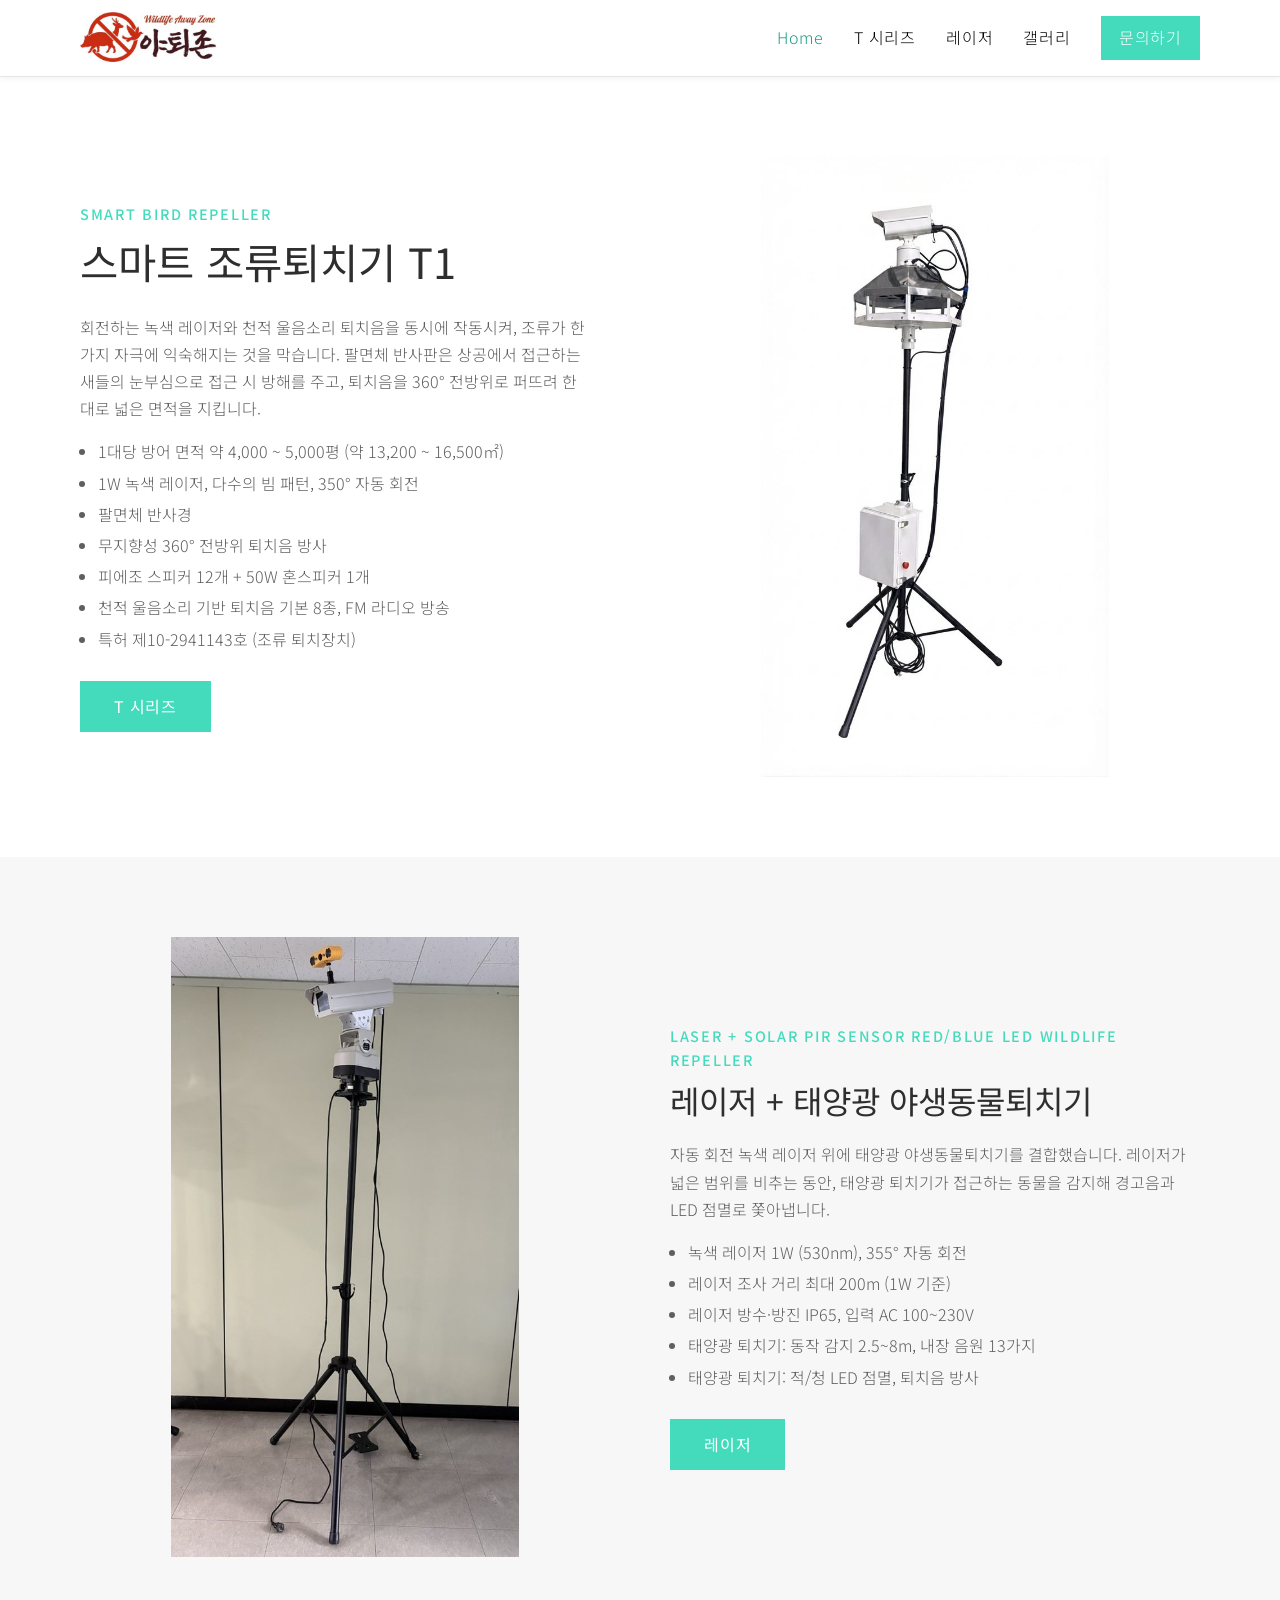
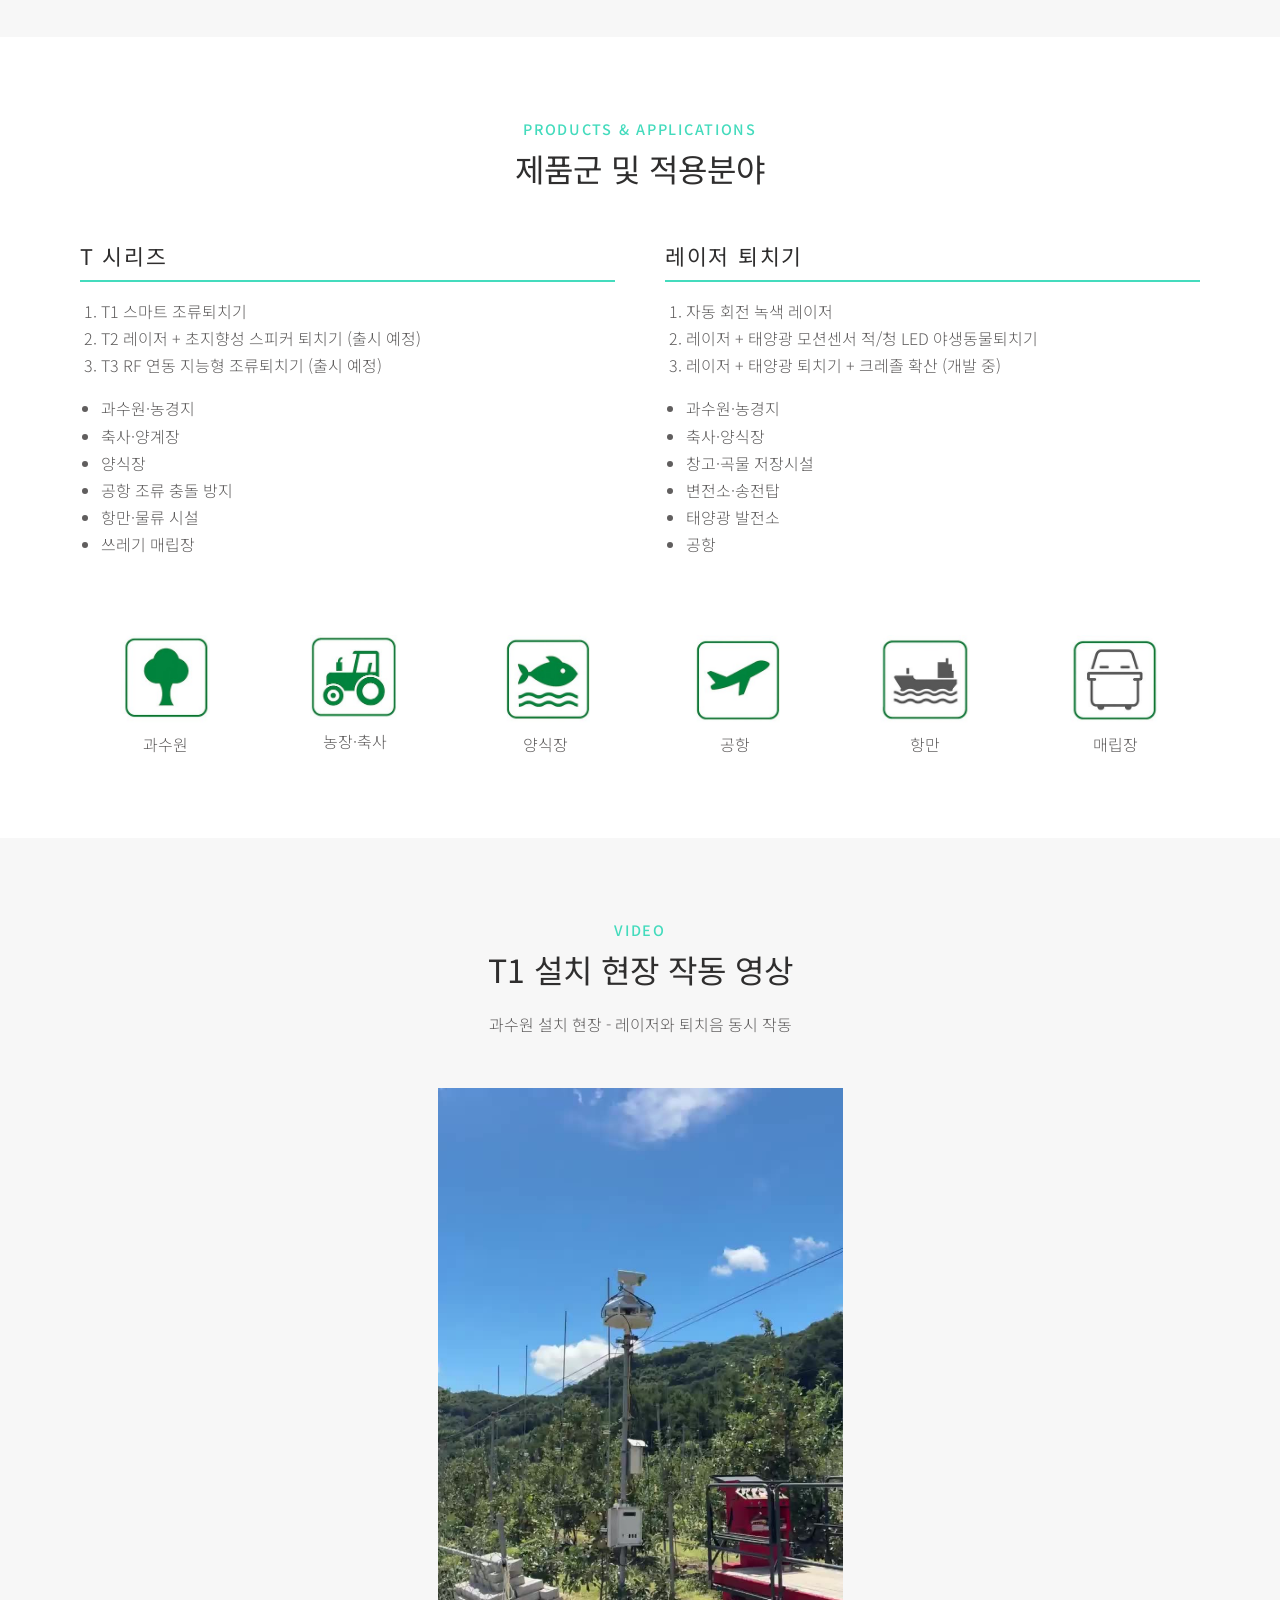
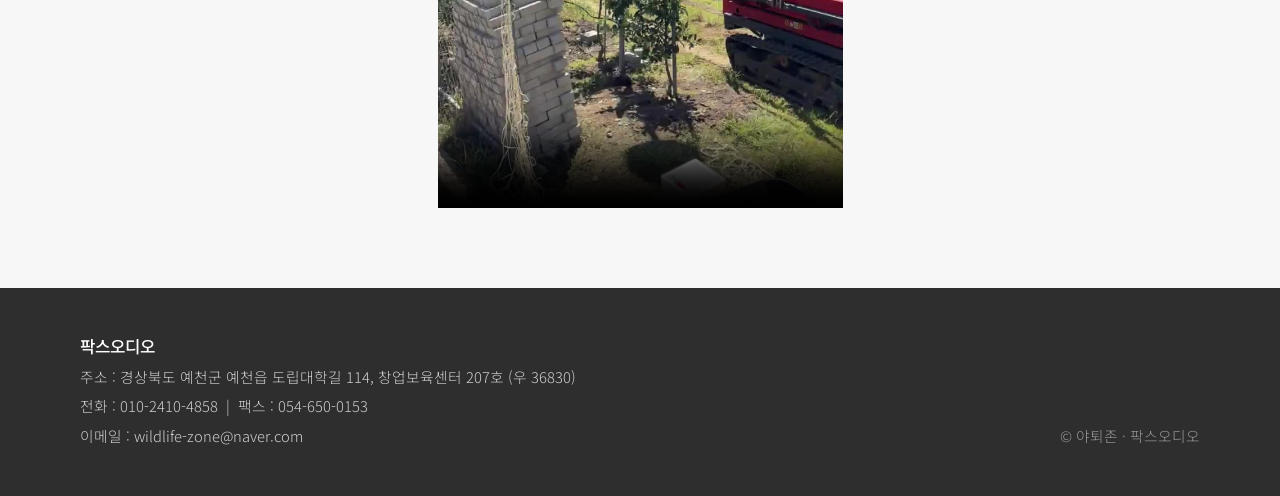
==== index.html @ a384fa95 "Add files via upload" ====
<!DOCTYPE html>
<html lang="ko">
<head>
<meta charset="UTF-8">
<meta name="viewport" content="width=device-width, initial-scale=1">
<title>야퇴존 | 스마트 조류·야생동물 퇴치기</title>
<meta name="description" content="야퇴존 - 레이저와 퇴치음을 결합한 스마트 조류퇴치기 T1, 레이저 조류퇴치기. 과수원·축사·양식장·공항·항만 조류 피해 방지.">
<link rel="icon" href="images/favicon.png">
<link rel="preconnect" href="https://fonts.googleapis.com">
<link href="https://fonts.googleapis.com/css2?family=Noto+Sans+KR:wght@300;400;500;700&display=swap" rel="stylesheet">
<link rel="stylesheet" href="css/style.css">
</head>
<body>

<!-- ===== 상단 메뉴 (모든 페이지 동일) ===== -->
<header>
  <div class="wrap">
    <a class="logo" href="index.html"><img src="images/logo.jpg" alt="야퇴존 Wildlife Away Zone"></a>
    <nav>
      <a href="index.html" class="on">Home</a>
      <a href="tseries.html">T 시리즈</a>
      <a href="laser.html">레이저</a>
      <a href="gallery.html">갤러리</a>
      <a href="mailto:wildlife-zone@naver.com" class="contact">문의하기</a>
    </nav>
  </div>
</header>

<!-- ===== 1. T1 대표 제품 ===== -->
<section>
  <div class="wrap feature">
    <div>
      <span class="label">SMART BIRD REPELLER</span>
      <h1>스마트 조류퇴치기 T1</h1>
      <p>회전하는 녹색 레이저와 천적 울음소리 퇴치음을 동시에 작동시켜, 조류가 한 가지 자극에 익숙해지는 것을 막습니다. 팔면체 반사판은 상공에서 접근하는 새들의 눈부심으로 접근 시 방해를 주고, 퇴치음을 360° 전방위로 퍼뜨려 한 대로 넓은 면적을 지킵니다.</p>
      <ul>
        <li>1대당 방어 면적 약 4,000 ~ 5,000평 (약 13,200 ~ 16,500㎡)</li>
        <li>1W 녹색 레이저, 다수의 빔 패턴, 350° 자동 회전</li>
        <li>팔면체 반사경</li>
        <li>무지향성 360° 전방위 퇴치음 방사</li>
        <li>피에조 스피커 12개 + 50W 혼스피커 1개</li>
        <li>천적 울음소리 기반 퇴치음 기본 8종, FM 라디오 방송</li>
        <li>특허 제10-2941143호 (조류 퇴치장치)</li>
      </ul>
      <a class="btn" href="tseries.html#t1">T 시리즈</a>
    </div>
    <div class="feature-img"><img src="images/t1/t1-main.jpg" alt="스마트 조류퇴치기 T1"></div>
  </div>
</section>

<!-- ===== 2. 레이저 + 태양광 야생동물퇴치기 ===== -->
<section class="gray">
  <div class="wrap feature reverse">
    <div>
      <span class="label">LASER + SOLAR PIR SENSOR RED/BLUE LED WILDLIFE REPELLER</span>
      <h2>레이저 + 태양광 야생동물퇴치기</h2>
      <p>자동 회전 녹색 레이저 위에 태양광 야생동물퇴치기를 결합했습니다. 레이저가 넓은 범위를 비추는 동안, 태양광 퇴치기가 접근하는 동물을 감지해 경고음과 LED 점멸로 쫓아냅니다.</p>
      <ul>
        <li>녹색 레이저 1W (530nm), 355° 자동 회전</li>
        <li>레이저 조사 거리 최대 200m (1W 기준)</li>
        <li>레이저 방수·방진 IP65, 입력 AC 100~230V</li>
        <li>태양광 퇴치기: 동작 감지 2.5~8m, 내장 음원 13가지</li>
        <li>태양광 퇴치기: 적/청 LED 점멸, 퇴치음 방사</li>
      </ul>
      <a class="btn" href="laser.html#solar">레이저</a>
    </div>
    <div class="feature-img"><img src="images/laser/solar-main.jpg" alt="레이저 + 태양광 야생동물퇴치기"></div>
  </div>
</section>

<!-- ===== 3. 제품군 및 적용분야 ===== -->
<section>
  <div class="wrap">
    <div class="section-title">
      <span class="label">PRODUCTS &amp; APPLICATIONS</span>
      <h2>제품군 및 적용분야</h2>
    </div>
    <div class="cols">
      <div class="col">
        <h3>T 시리즈</h3>
        <ol>
          <li><a href="tseries.html#t1">T1 스마트 조류퇴치기</a></li>
          <li><a href="tseries.html#t2">T2 레이저 + 초지향성 스피커 퇴치기 (출시 예정)</a></li>
          <li><a href="tseries.html#t3">T3 RF 연동 지능형 조류퇴치기 (출시 예정)</a></li>
        </ol>
        <ul>
          <li>과수원·농경지</li>
          <li>축사·양계장</li>
          <li>양식장</li>
          <li>공항 조류 충돌 방지</li>
          <li>항만·물류 시설</li>
          <li>쓰레기 매립장</li>
        </ul>
      </div>
      <div class="col">
        <h3>레이저 퇴치기</h3>
        <ol>
          <li><a href="laser.html">자동 회전 녹색 레이저</a></li>
          <li><a href="laser.html#solar">레이저 + 태양광 모션센서 적/청 LED 야생동물퇴치기</a></li>
          <li><a href="laser.html#hybrid">레이저 + 태양광 퇴치기 + 크레졸 확산 (개발 중)</a></li>
        </ol>
        <ul>
          <li>과수원·농경지</li>
          <li>축사·양식장</li>
          <li>창고·곡물 저장시설</li>
          <li>변전소·송전탑</li>
          <li>태양광 발전소</li>
          <li>공항</li>
        </ul>
      </div>
    </div>
    <div class="icons">
      <div><img src="images/icons/orchard.jpg" alt="">과수원</div>
      <div><img src="images/icons/farm.jpg" alt="">농장·축사</div>
      <div><img src="images/icons/mariculture.jpg" alt="">양식장</div>
      <div><img src="images/icons/airport.jpg" alt="">공항</div>
      <div><img src="images/icons/port.jpg" alt="">항만</div>
      <div><img src="images/icons/garbage.jpg" alt="">매립장</div>
    </div>
  </div>
</section>

<!-- ===== 4. T1 동영상 ===== -->
<section class="gray">
  <div class="wrap">
    <div class="section-title">
      <span class="label">VIDEO</span>
      <h2>T1 설치 현장 작동 영상</h2>
      <p>과수원 설치 현장 - 레이저와 퇴치음 동시 작동</p>
    </div>
    <div class="video-box">
      <video src="videos/t1-laser-sound.mp4" poster="videos/t1-laser-sound.jpg" controls preload="metadata" playsinline></video>
    </div>
  </div>
</section>

<!-- ===== 하단 회사 정보 (모든 페이지 동일) ===== -->
<footer>
  <div class="wrap">
    <div>
      <b>팍스오디오</b>
      <p>주소 : 경상북도 예천군 예천읍 도립대학길 114, 창업보육센터 207호 (우 36830)</p>
      <p>전화 : <a href="tel:010-2410-4858">010-2410-4858</a> &nbsp;|&nbsp; 팩스 : 054-650-0153</p>
      <p>이메일 : <a href="mailto:wildlife-zone@naver.com">wildlife-zone@naver.com</a></p>
    </div>
    <p class="copy">© 야퇴존 · 팍스오디오</p>
  </div>
</footer>

<script src="js/contact.js"></script>
</body>
</html>
---- css/style.css ----
/* =========================================================
   야퇴존 웹사이트 공통 스타일 (모든 페이지가 이 파일 하나를 사용)
   색상을 바꾸려면 아래 :root 의 값만 수정하면 됩니다.
   ========================================================= */
:root {
  --dark: #2f2e2e;      /* 상단 메뉴·하단 정보 바탕색 */
  --mint: #44dbbd;      /* 버튼·강조색 */
  --text: #605e5e;      /* 본문 글자색 */
  --title: #2f2e2e;     /* 제목 글자색 */
  --line: #e6e6e6;      /* 구분선 */
  --light: #f7f7f7;     /* 옅은 회색 바탕 */
}

* { box-sizing: border-box; }
html { scroll-behavior: smooth; }
body {
  margin: 0;
  background: #fff;
  color: var(--text);
  font-family: 'Noto Sans KR', 'Malgun Gothic', sans-serif;
  font-weight: 300;
  line-height: 1.7;
  word-break: keep-all;
}
img, video { max-width: 100%; display: block; }
a { color: inherit; }
h1, h2, h3, h4 { color: var(--title); font-weight: 400; line-height: 1.35; margin: 0 0 .6em; }
h1 { font-size: 2.6rem; }
h2 { font-size: 2rem; }
h3 { font-size: 1.35rem; }
.wrap { max-width: 1160px; margin: 0 auto; padding: 0 20px; }

/* ---------- 상단 메뉴 ---------- */
header {
  background: #fff;
  border-bottom: 1px solid var(--line);
  box-shadow: 0 2px 6px rgba(0,0,0,.05);
  position: sticky; top: 0; z-index: 10;
}
header .wrap { display: flex; align-items: center; justify-content: space-between; height: 76px; gap: 16px; }
.logo { display: block; }
.logo img { height: 52px; width: auto; }
nav { display: flex; align-items: center; gap: 30px; }
nav a { color: #000; text-decoration: none; font-size: 1rem; letter-spacing: .05em; }
nav a:hover, nav a.on { color: #1a9c83; }
nav a.contact { background: var(--mint); color: #fff; padding: 8px 18px; }
nav a.contact:hover { color: #fff; opacity: .85; }

/* ---------- 버튼 ---------- */
.btn {
  display: inline-block; background: var(--mint); color: #fff;
  padding: 12px 34px; text-decoration: none; font-weight: 400; letter-spacing: .05em;
}
.btn:hover { opacity: .85; }

/* ---------- 섹션 공통 ---------- */
section { padding: 80px 0; }
section.gray { background: var(--light); }
.section-title { text-align: center; margin-bottom: 50px; }
.section-title p { margin: 0; }
.label { color: var(--mint); font-weight: 500; letter-spacing: .12em; font-size: .9rem; margin-bottom: 6px; display: block; }
.badge { display: inline-block; border: 1px solid var(--mint); color: #1a9c83; font-size: .85rem; padding: 2px 12px; margin-bottom: 14px; font-weight: 400; }

/* 제품 소개: 글(왼쪽) + 사진(오른쪽) */
.feature { display: grid; grid-template-columns: 1fr 1fr; gap: 60px; align-items: center; }
.feature.reverse .feature-img { order: -1; }
.feature-img img { width: 100%; max-height: 620px; object-fit: contain; margin: 0 auto; }
.feature ul { padding-left: 1.1em; margin: 0 0 28px; }
.feature li { margin: 4px 0; }

/* 제품군·적용분야 (3단) */
.cols { display: grid; grid-template-columns: repeat(2, 1fr); gap: 50px; }
.col h3 { letter-spacing: .08em; border-bottom: 2px solid var(--mint); padding-bottom: 10px; }
.col ol, .col ul { padding-left: 1.3em; }
.col a { text-decoration: none; }
.col a:hover { color: var(--mint); }
.icons { display: grid; grid-template-columns: repeat(6, 1fr); gap: 20px; margin-top: 60px; text-align: center; }
.icons img { width: 90px; margin: 0 auto 8px; }

/* 동영상 */
.video-box { max-width: 900px; margin: 0 auto; }
.video-box video { width: auto; max-width: 100%; max-height: 80vh; margin: 0 auto; background: #000; }

/* ---------- 제품 상세 페이지 ---------- */
.page-top { background: var(--light); padding: 50px 0; text-align: center; border-bottom: 1px solid var(--line); }
.page-top h1 { margin: 0; }
.tabs { display: flex; justify-content: center; flex-wrap: wrap; gap: 10px; margin-top: 20px; }
.tabs a { border: 1px solid var(--dark); padding: 6px 18px; text-decoration: none; color: var(--dark); }
.tabs a:hover { background: var(--dark); color: #fff; }

.product { border-bottom: 1px solid var(--line); scroll-margin-top: 80px; }
.product:last-of-type { border-bottom: 0; }
.product-head { margin-bottom: 30px; }
.product-head p { max-width: 820px; }
.photos { display: grid; grid-template-columns: repeat(auto-fill, minmax(240px, 1fr)); gap: 16px; margin: 30px 0 40px; }
.photos figure { margin: 0; background: #fff; border: 1px solid var(--line); }
.photos img { width: 100%; height: 260px; object-fit: contain; background: #fff; }
.photos figcaption { font-size: .88rem; padding: 8px 12px; border-top: 1px solid var(--line); }
.photos a { display: block; }

.spec { width: 100%; border-collapse: collapse; margin: 10px 0 20px; font-size: .95rem; }
.spec th, .spec td { border-top: 1px solid var(--line); border-bottom: 1px solid var(--line); padding: 10px 14px; text-align: left; vertical-align: top; }
.spec th { width: 26%; background: var(--light); color: var(--title); font-weight: 500; }
.spec caption { text-align: left; font-weight: 500; color: var(--title); padding-bottom: 8px; font-size: 1.05rem; }
.two-spec { display: grid; grid-template-columns: 1fr 1fr; gap: 30px; align-items: start; }
.points { display: grid; grid-template-columns: repeat(3, 1fr); gap: 20px; margin: 10px 0 30px; }
.points div { border-top: 3px solid var(--mint); background: var(--light); padding: 18px 20px; }
.points b { display: block; color: var(--title); font-weight: 500; margin-bottom: 4px; }

/* ---------- 갤러리 ---------- */
.gallery { display: grid; grid-template-columns: repeat(auto-fill, minmax(250px, 1fr)); gap: 16px; }
.gallery figure { margin: 0; border: 1px solid var(--line); background: #fff; }
.gallery img { width: 100%; height: 300px; object-fit: cover; object-position: top; }
.gallery video { width: 100%; height: 300px; object-fit: cover; background: #000; }
.gallery figcaption { font-size: .88rem; padding: 8px 12px; }
.gallery-title { margin: 50px 0 20px; }
.gallery-title:first-child { margin-top: 0; }

/* ---------- 하단 회사 정보 ---------- */
footer { background: var(--dark); color: #cfcfcf; padding: 44px 0; font-size: .92rem; }
footer .wrap { display: flex; justify-content: space-between; gap: 30px; flex-wrap: wrap; }
footer b { color: #fff; font-weight: 500; font-size: 1.05rem; }
footer p { margin: 4px 0; }
footer a { text-decoration: none; }
footer .copy { color: #9a9a9a; align-self: flex-end; }

/* ---------- 모바일 ---------- */
@media (max-width: 860px) {
  h1 { font-size: 2rem; } h2 { font-size: 1.6rem; }
  header .wrap { flex-direction: column; height: auto; padding: 10px 16px; gap: 8px; }
  .logo img { height: 40px; }
  nav { gap: 16px; flex-wrap: wrap; justify-content: center; }
  nav a { font-size: .95rem; }
  nav a.contact { padding: 4px 12px; }
  section { padding: 50px 0; }
  .wrap { padding: 0 16px; }
  .feature, .cols, .two-spec { grid-template-columns: 1fr; gap: 30px; }
  .feature.reverse .feature-img { order: 0; }
  .icons { grid-template-columns: repeat(3, 1fr); }
  .points { grid-template-columns: 1fr; }
  .spec th { width: 36%; }
  .product { scroll-margin-top: 130px; }
}

/* ---------- 문의하기 창 (js/contact.js) ---------- */
.modal { display: none; position: fixed; inset: 0; background: rgba(0,0,0,.55); z-index: 100; padding: 20px; overflow-y: auto; }
.modal.open { display: flex; align-items: flex-start; justify-content: center; }
.modal-box { background: #fff; width: 100%; max-width: 620px; margin: 40px auto; padding: 36px 36px 28px; position: relative; border-top: 4px solid var(--mint); }
.modal-box h2 { margin-bottom: 4px; }
.modal-desc { margin: 0 0 20px; }
.modal-close { position: absolute; top: 10px; right: 14px; border: 0; background: none; font-size: 2rem; line-height: 1; cursor: pointer; color: var(--text); }
.modal label { display: block; margin-bottom: 14px; font-size: .92rem; color: var(--title); font-weight: 400; }
.modal input[type=text], .modal input[type=tel], .modal input[type=email], .modal select, .modal textarea {
  display: block; width: 100%; margin-top: 4px; padding: 10px 12px; border: 1px solid #cfcfcf; font: inherit; font-size: 1rem; color: var(--title); background: #fff; border-radius: 0; }
.modal input:focus, .modal select:focus, .modal textarea:focus { outline: 2px solid var(--mint); border-color: var(--mint); }
.modal .row2 { display: grid; grid-template-columns: 1fr 1fr; gap: 14px; }
.modal .agree { font-size: .85rem; color: var(--text); font-weight: 300; }
.modal button.btn { border: 0; cursor: pointer; font: inherit; font-size: 1rem; }
.modal button.btn:disabled { opacity: .5; }
.form-result { margin: 12px 0 0; color: #1a9c83; font-weight: 400; }
.hidden { display: none; }
@media (max-width: 860px) {
  .modal { padding: 10px; }
  .modal-box { margin: 10px auto; padding: 30px 18px 20px; }
  .modal .row2 { grid-template-columns: 1fr; gap: 0; }
}
/* 사진 2장씩 크게 */
.photos.two { grid-template-columns: repeat(2, 1fr); }
.photos.two img { height: 440px; }
@media (max-width: 860px) { .photos.two { grid-template-columns: 1fr; } .photos.two img { height: 340px; } }
.gallery:empty { min-height: 260px; }
.photos.two.narrow { max-width: 760px; margin-left: auto; margin-right: auto; }
.photos.two.narrow img { height: 520px; object-fit: cover; object-position: top; }
@media (max-width: 860px) { .photos.two.narrow img { height: 420px; } }
/* 사진 1장 가운데 */
.photos.single { display: block; max-width: 460px; margin: 30px auto 40px; }
.photos.single img { height: auto; max-height: none; width: 100%; }
.photos.single figcaption { text-align: center; }
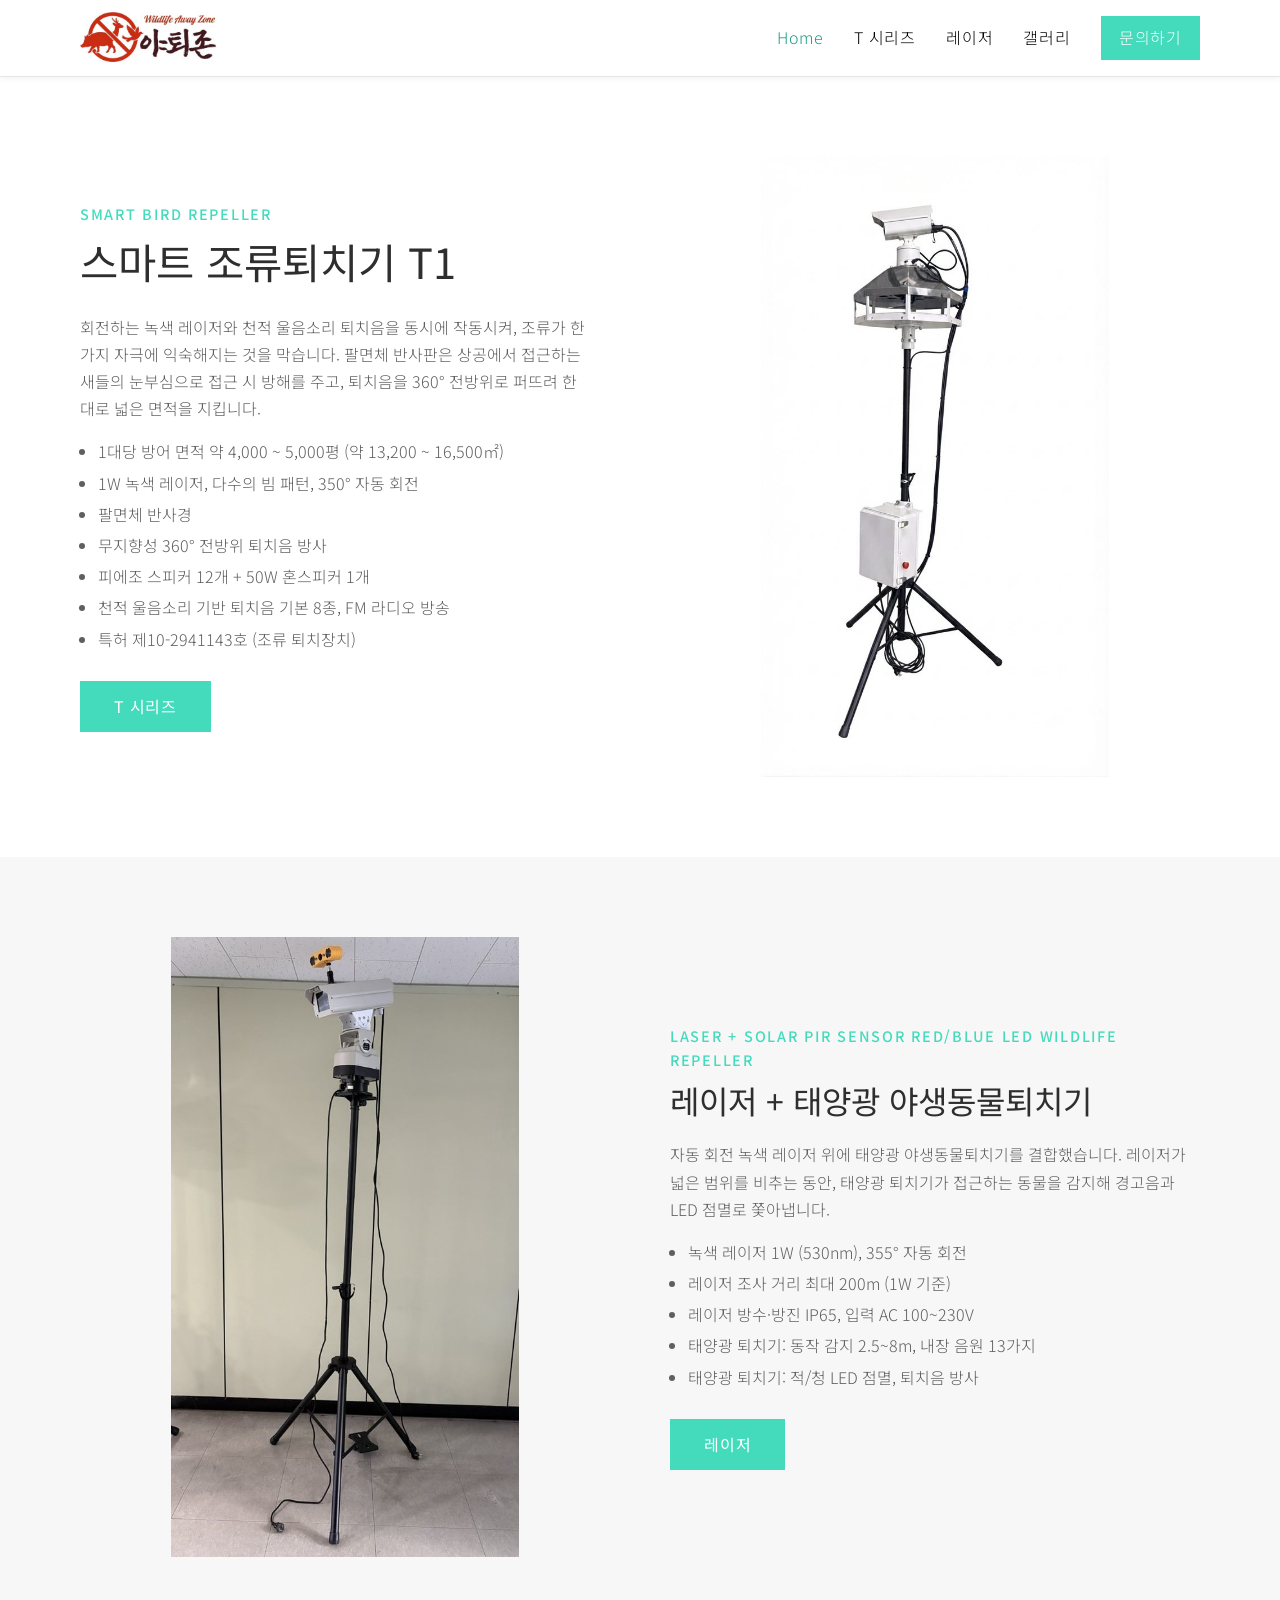
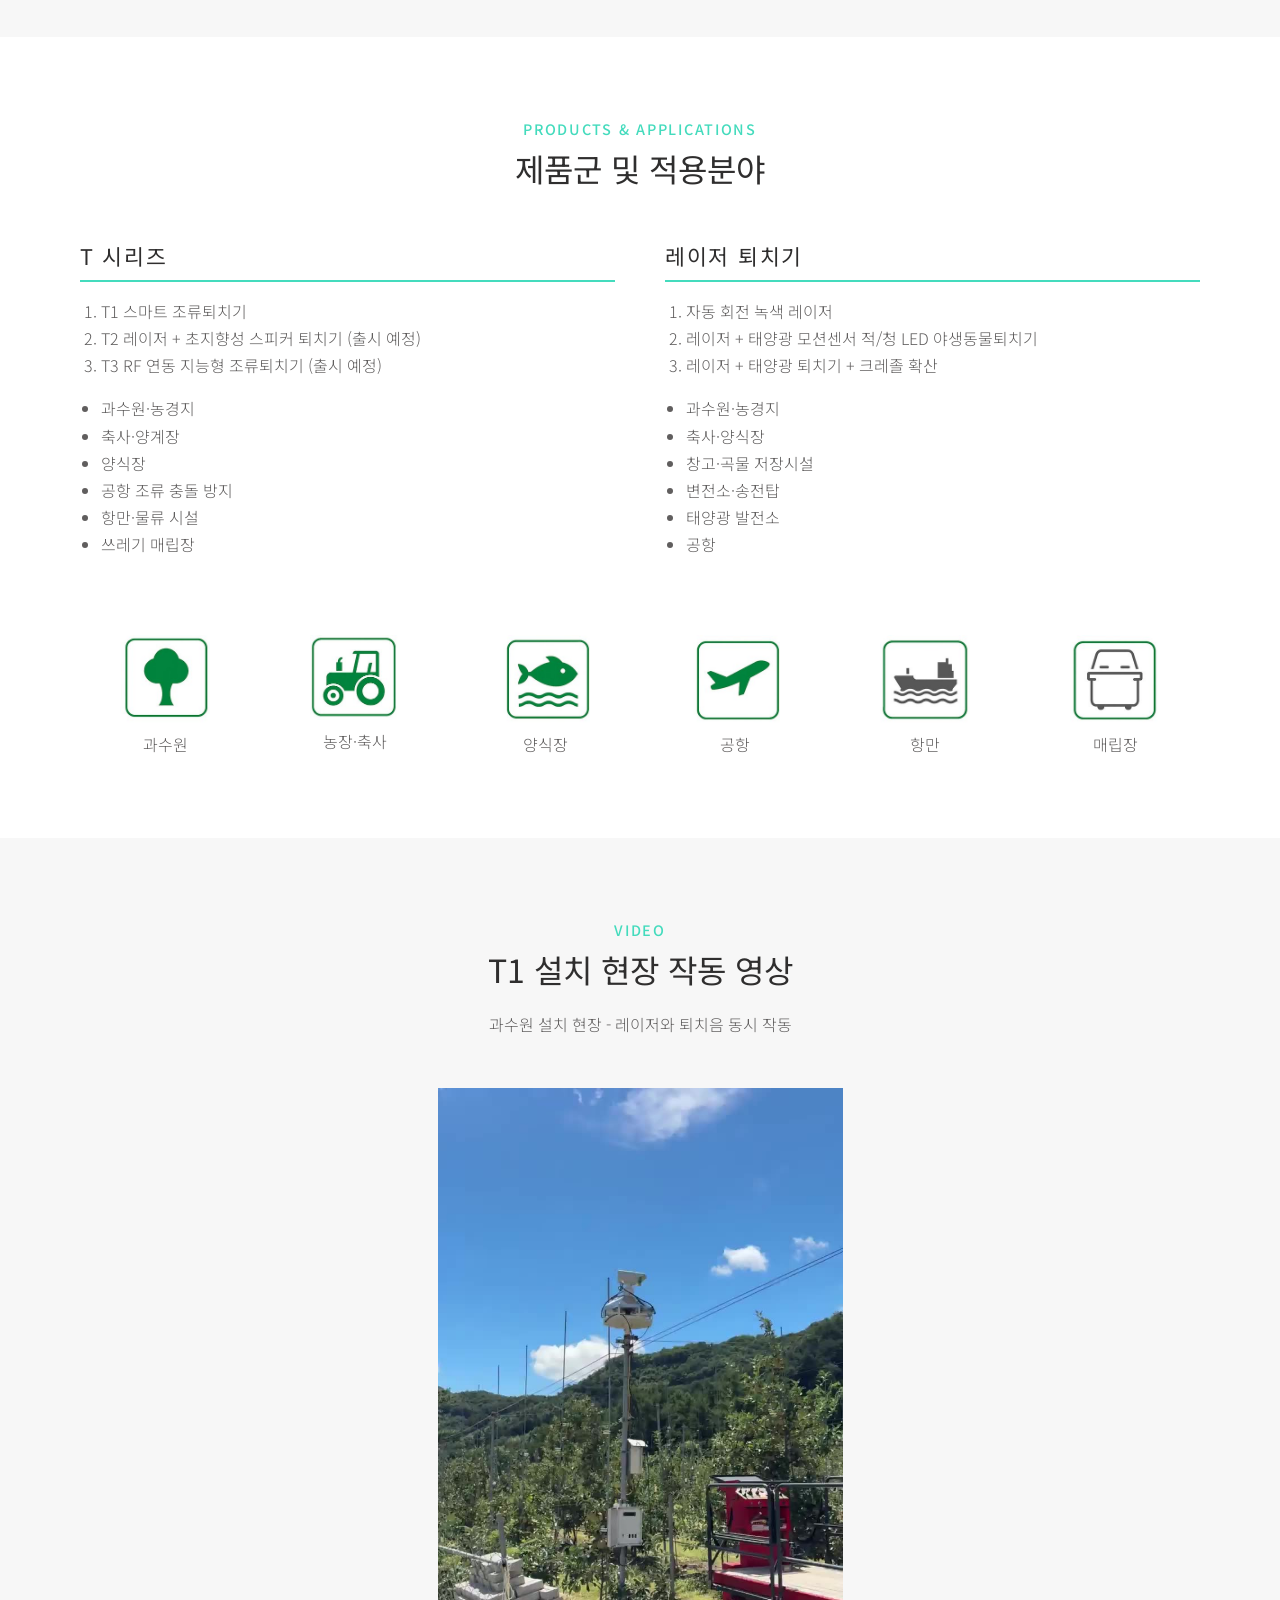
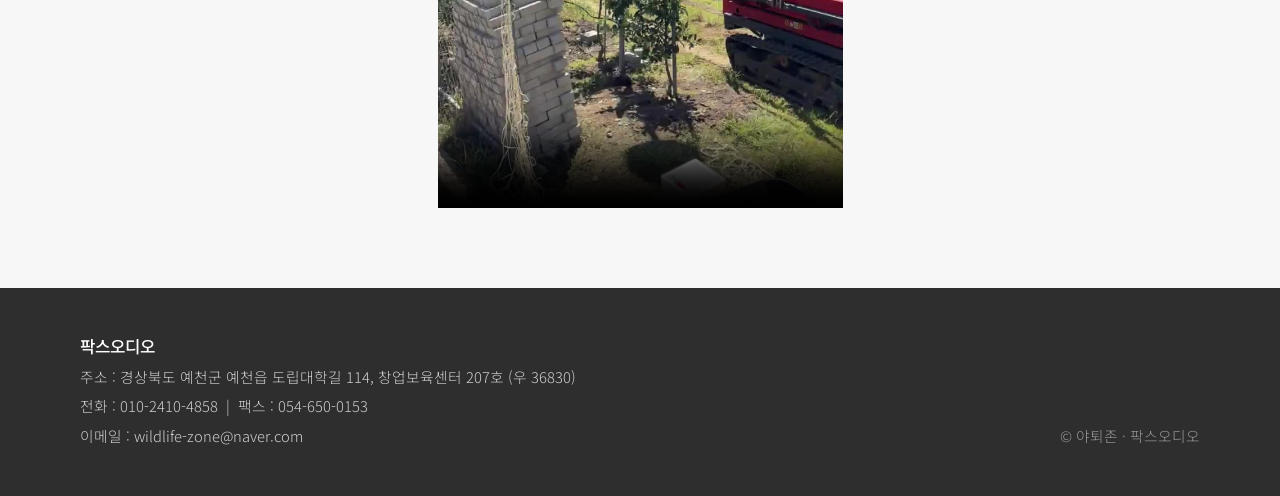
==== commit 80ede916: "Add files via upload" ====
--- a/index.html
+++ b/index.html
@@ -4,7 +4,14 @@
 <meta charset="UTF-8">
 <meta name="viewport" content="width=device-width, initial-scale=1">
 <title>야퇴존 | 스마트 조류·야생동물 퇴치기</title>
-<meta name="description" content="야퇴존 - 레이저와 퇴치음을 결합한 스마트 조류퇴치기 T1, 레이저 조류퇴치기. 과수원·축사·양식장·공항·항만 조류 피해 방지.">
+<meta name="description" content="레이저와 천적 퇴치음을 함께 쓰는 스마트 조류퇴치기 T1과 레이저 + 태양광 야생동물퇴치기. 과수원·농장·축사·양식장·공항·항만의 조류와 야생동물 피해를 막습니다. 팍스오디오 제조.">
+<link rel="canonical" href="https://www.wildlife-zone.com/">
+<meta property="og:type" content="website">
+<meta property="og:site_name" content="야퇴존">
+<meta property="og:title" content="야퇴존 | 스마트 조류·야생동물 퇴치기">
+<meta property="og:description" content="레이저와 천적 퇴치음을 함께 쓰는 스마트 조류퇴치기 T1과 레이저 + 태양광 야생동물퇴치기. 과수원·농장·축사·양식장·공항·항만의 조류와 야생동물 피해를 막습니다. 팍스오디오 제조.">
+<meta property="og:url" content="https://www.wildlife-zone.com/">
+<meta property="og:image" content="https://www.wildlife-zone.com/images/t1/t1-main.jpg">
 <link rel="icon" href="images/favicon.png">
 <link rel="preconnect" href="https://fonts.googleapis.com">
 <link href="https://fonts.googleapis.com/css2?family=Noto+Sans+KR:wght@300;400;500;700&display=swap" rel="stylesheet">
@@ -97,7 +104,7 @@
         <ol>
           <li><a href="laser.html">자동 회전 녹색 레이저</a></li>
           <li><a href="laser.html#solar">레이저 + 태양광 모션센서 적/청 LED 야생동물퇴치기</a></li>
-          <li><a href="laser.html#hybrid">레이저 + 태양광 퇴치기 + 크레졸 확산 (개발 중)</a></li>
+          <li><a href="laser.html#hybrid">레이저 + 태양광 퇴치기 + 크레졸 확산</a></li>
         </ol>
         <ul>
           <li>과수원·농경지</li>
@@ -110,12 +117,12 @@
       </div>
     </div>
     <div class="icons">
-      <div><img src="images/icons/orchard.jpg" alt="">과수원</div>
-      <div><img src="images/icons/farm.jpg" alt="">농장·축사</div>
-      <div><img src="images/icons/mariculture.jpg" alt="">양식장</div>
-      <div><img src="images/icons/airport.jpg" alt="">공항</div>
-      <div><img src="images/icons/port.jpg" alt="">항만</div>
-      <div><img src="images/icons/garbage.jpg" alt="">매립장</div>
+      <div><img src="images/icons/orchard.jpg" alt="과수원 조류 퇴치">과수원</div>
+      <div><img src="images/icons/farm.jpg" alt="농장·축사 조류 퇴치">농장·축사</div>
+      <div><img src="images/icons/mariculture.jpg" alt="양식장 조류 퇴치">양식장</div>
+      <div><img src="images/icons/airport.jpg" alt="공항 조류 퇴치">공항</div>
+      <div><img src="images/icons/port.jpg" alt="항만 조류 퇴치">항만</div>
+      <div><img src="images/icons/garbage.jpg" alt="매립장 조류 퇴치">매립장</div>
     </div>
   </div>
 </section>
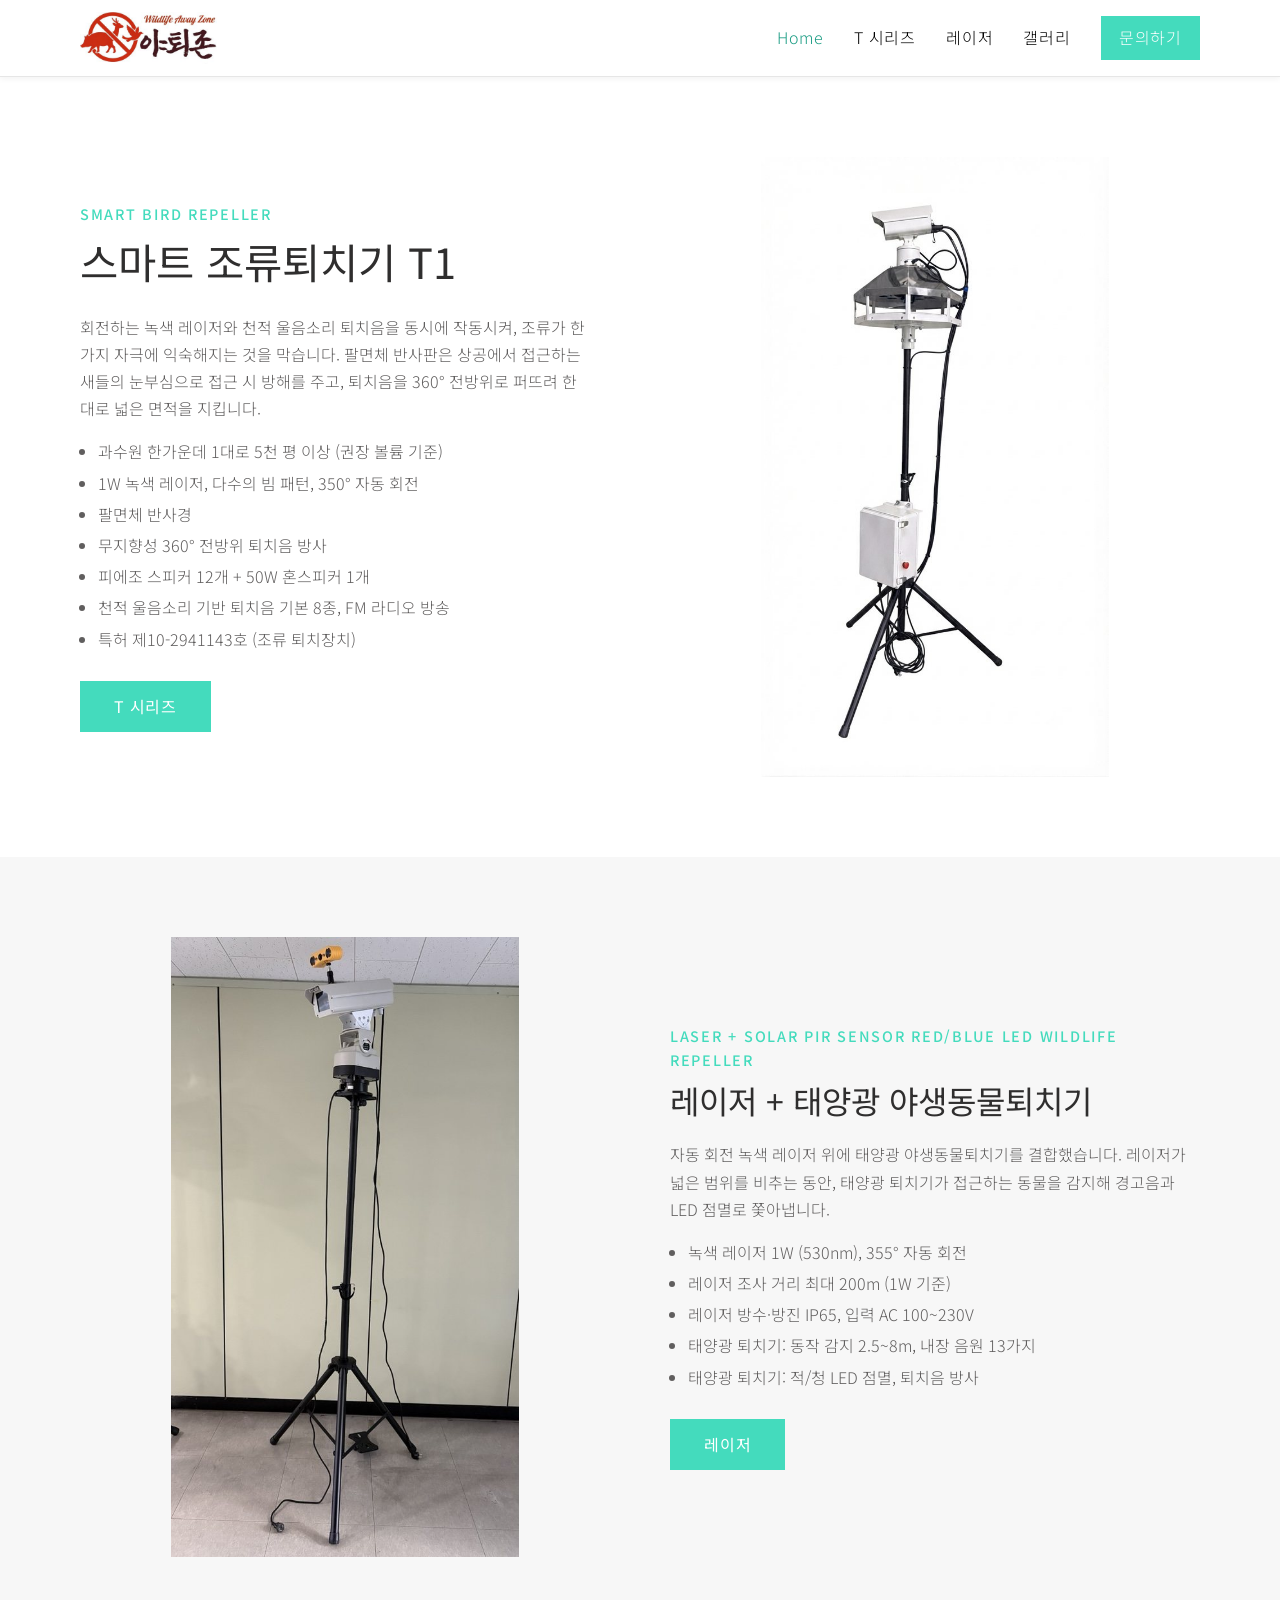
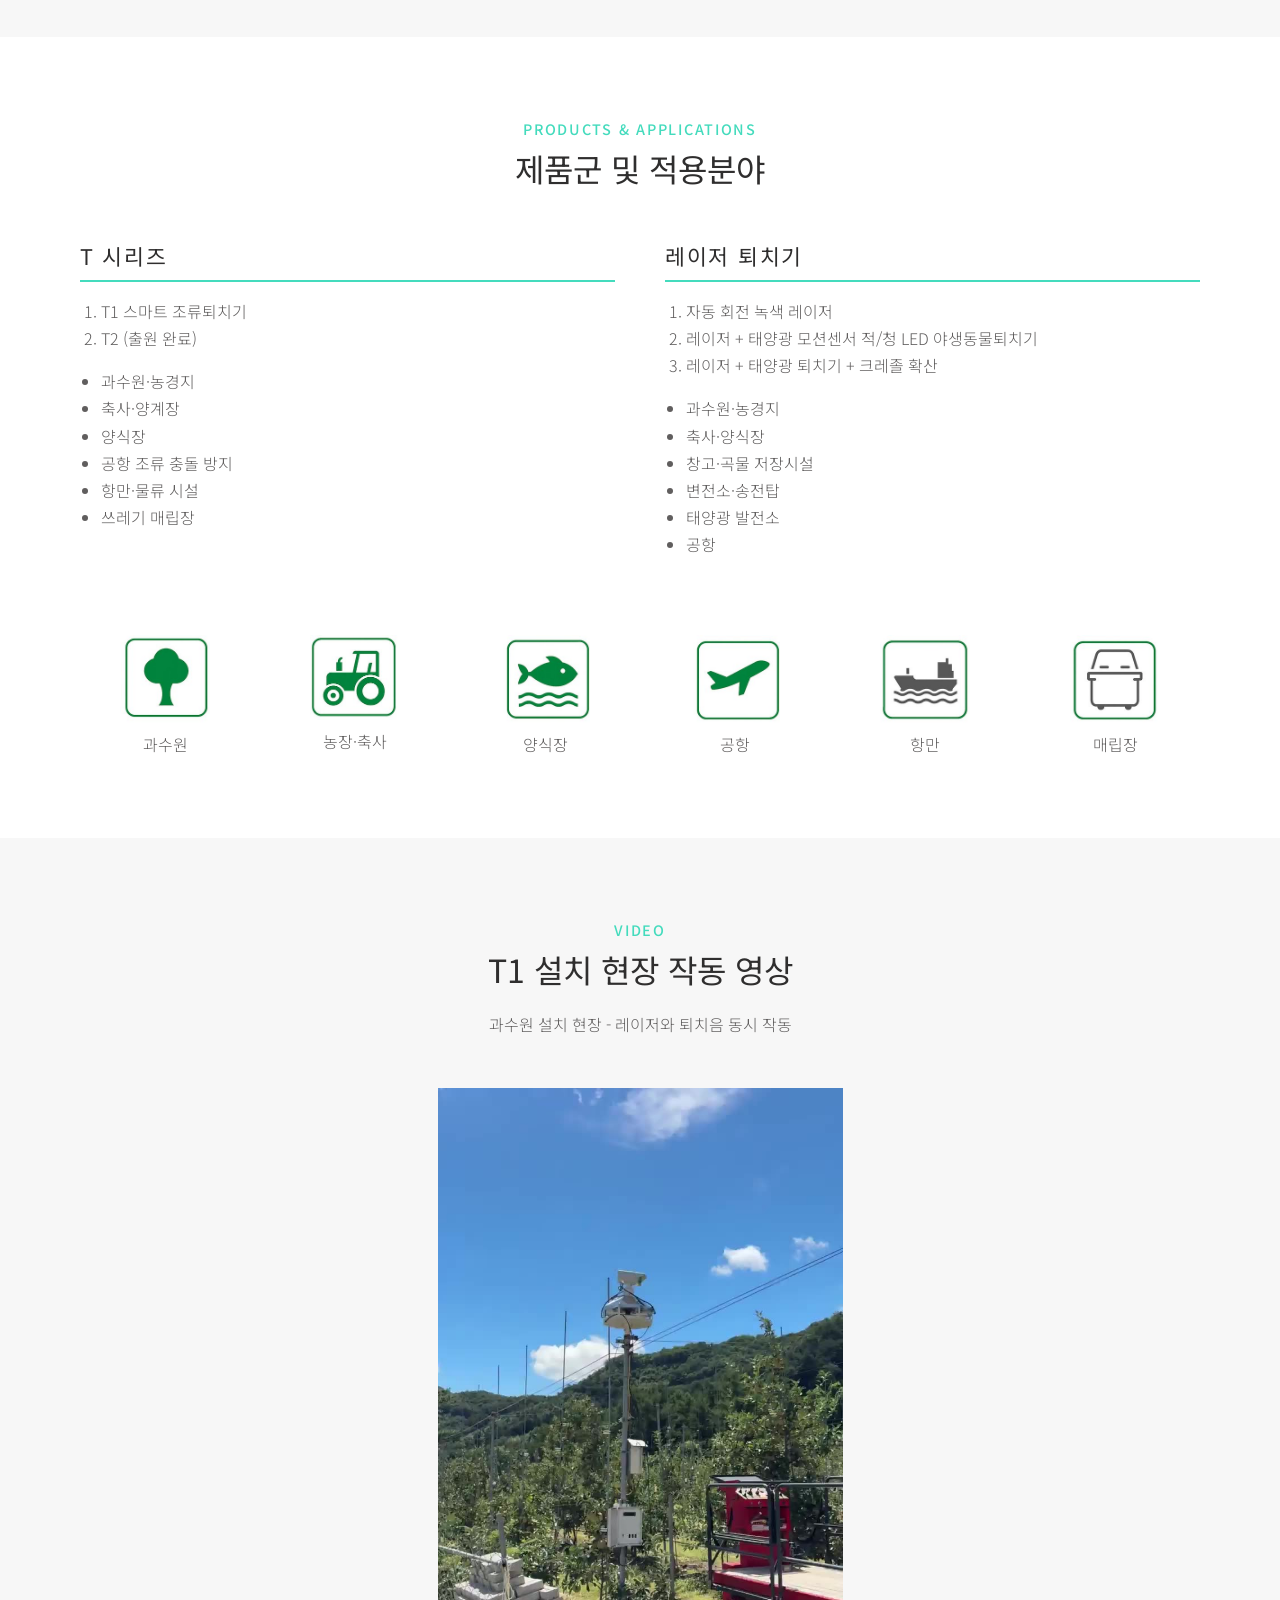
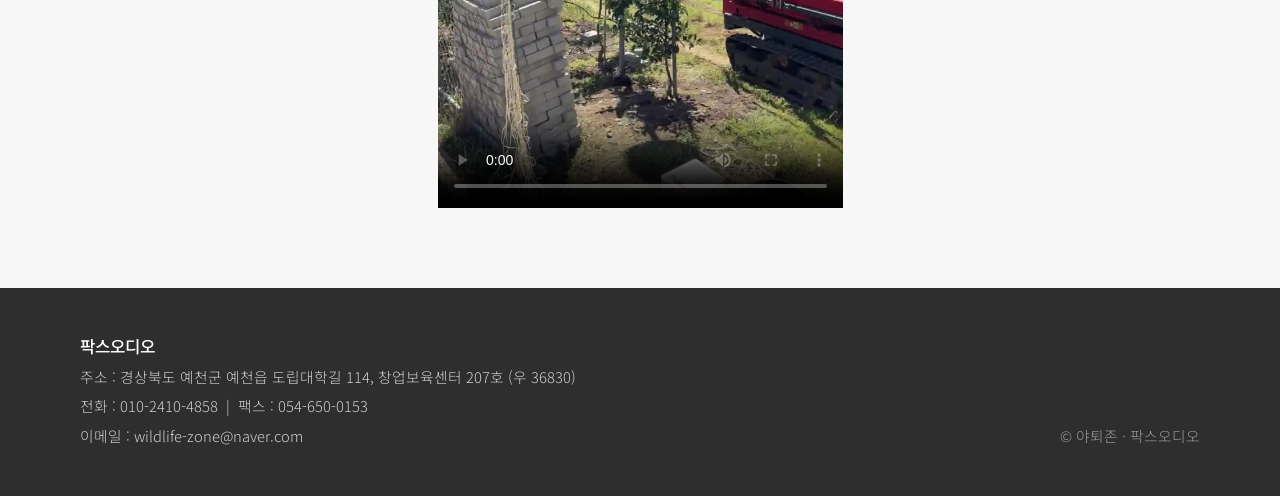
==== commit 24c14227: "Add files via upload" ====
--- a/index.html
+++ b/index.html
@@ -41,7 +41,7 @@
       <h1>스마트 조류퇴치기 T1</h1>
       <p>회전하는 녹색 레이저와 천적 울음소리 퇴치음을 동시에 작동시켜, 조류가 한 가지 자극에 익숙해지는 것을 막습니다. 팔면체 반사판은 상공에서 접근하는 새들의 눈부심으로 접근 시 방해를 주고, 퇴치음을 360° 전방위로 퍼뜨려 한 대로 넓은 면적을 지킵니다.</p>
       <ul>
-        <li>1대당 방어 면적 약 4,000 ~ 5,000평 (약 13,200 ~ 16,500㎡)</li>
+        <li>과수원 한가운데 1대로 5천 평 이상 (권장 볼륨 기준)</li>
         <li>1W 녹색 레이저, 다수의 빔 패턴, 350° 자동 회전</li>
         <li>팔면체 반사경</li>
         <li>무지향성 360° 전방위 퇴치음 방사</li>
@@ -87,8 +87,7 @@
         <h3>T 시리즈</h3>
         <ol>
           <li><a href="tseries.html#t1">T1 스마트 조류퇴치기</a></li>
-          <li><a href="tseries.html#t2">T2 레이저 + 초지향성 스피커 퇴치기 (출시 예정)</a></li>
-          <li><a href="tseries.html#t3">T3 RF 연동 지능형 조류퇴치기 (출시 예정)</a></li>
+          <li>T2 (출원 완료)</li>
         </ol>
         <ul>
           <li>과수원·농경지</li>
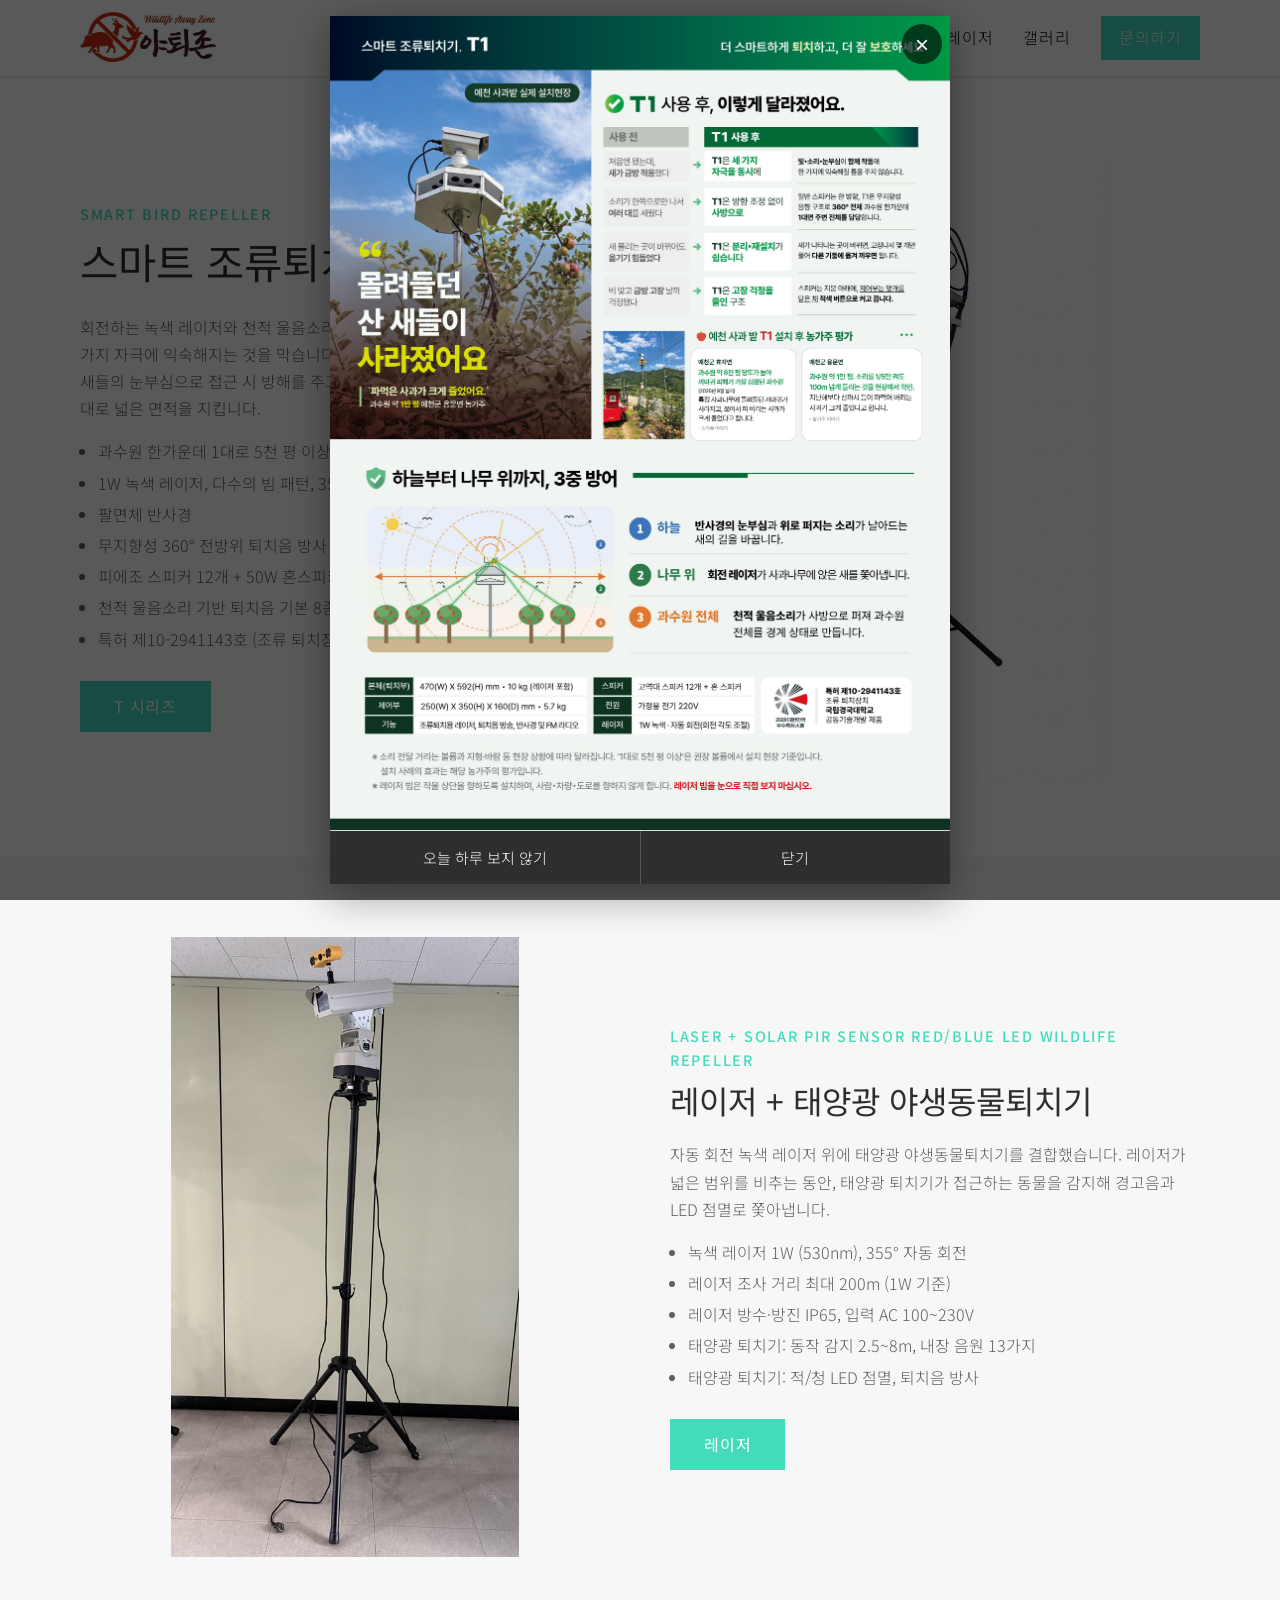
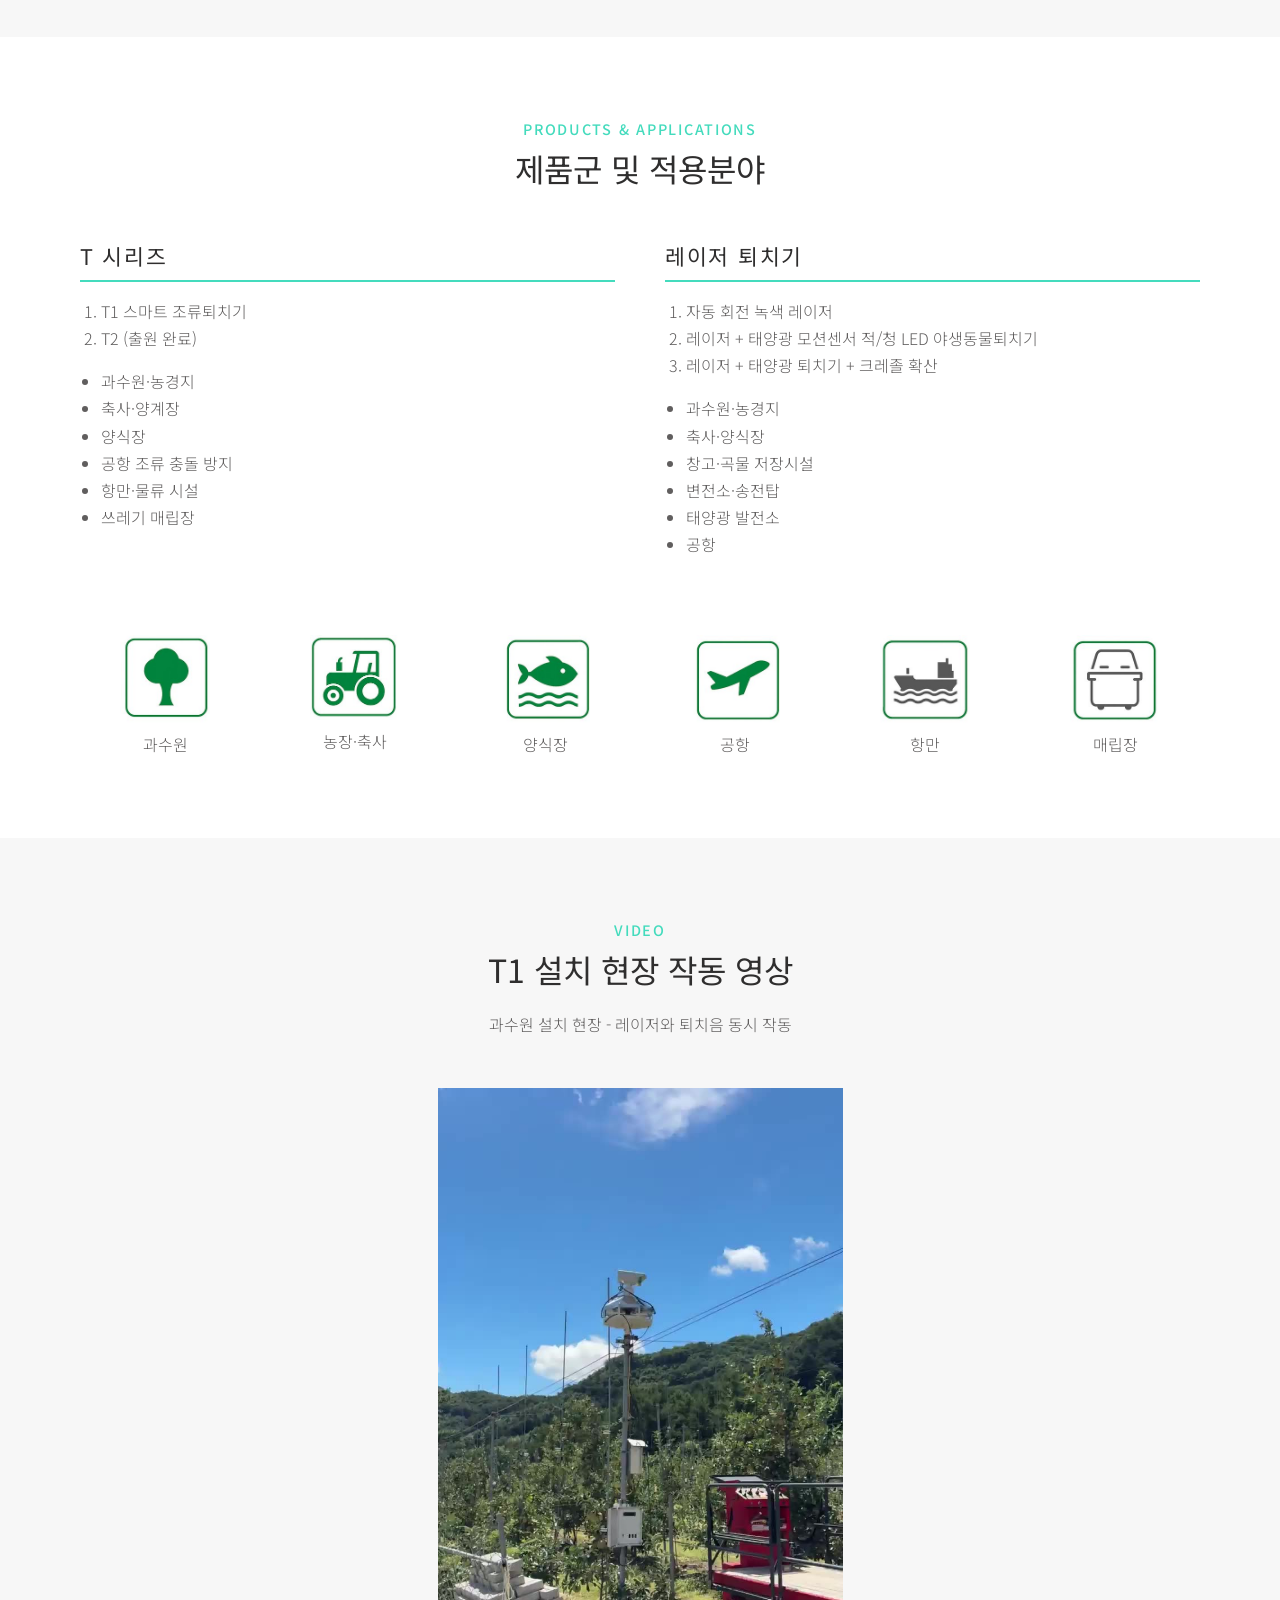
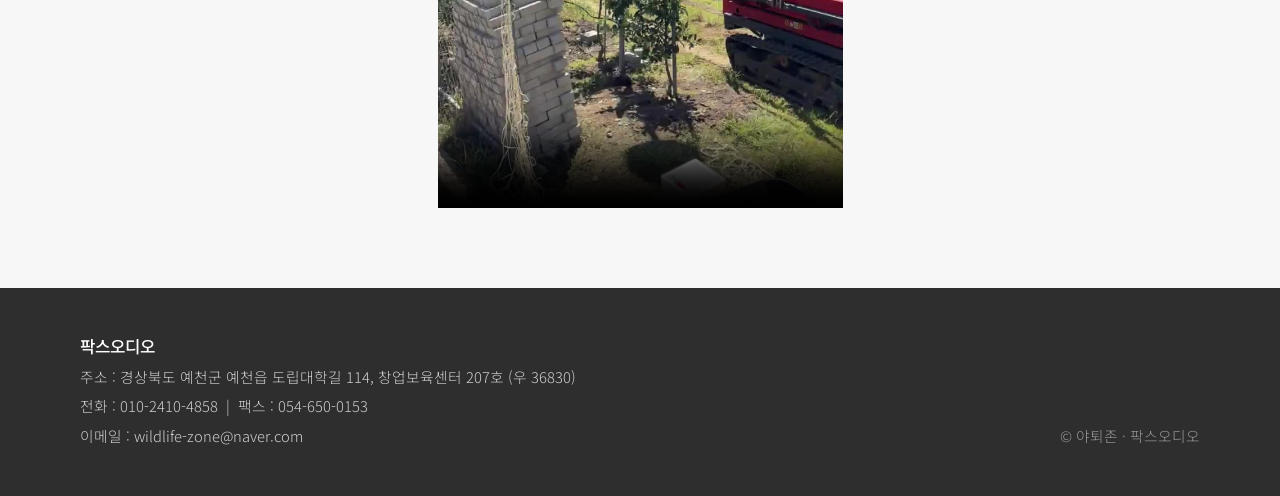
==== commit 6c13c203: "Add files via upload" ====
--- a/index.html
+++ b/index.html
@@ -154,5 +154,68 @@
 </footer>
 
 <script src="js/contact.js"></script>
+
+<!-- ===== T1 전단지 팝업 (첫 화면에서 자동으로 뜸) =====
+     - 전단지 그림 바꾸기: images/flyer/ 폴더의 t1-flyer-front.jpg(앞면), t1-flyer-back.jpg(뒷면)를 같은 이름으로 바꿔 올리면 됩니다.
+     - "오늘 하루 보지 않기"를 누르면 그날 밤 12시까지 다시 뜨지 않습니다(같은 브라우저 기준). -->
+<style>
+  .flyer-pop { position: fixed; inset: 0; z-index: 1000; background: rgba(0,0,0,.65); display: flex; align-items: center; justify-content: center; padding: 16px; }
+  .flyer-pop[hidden] { display: none; }
+  .flyer-box { position: relative; width: 100%; max-width: 620px; max-height: 100%; display: flex; flex-direction: column; background: #fff; box-shadow: 0 10px 40px rgba(0,0,0,.4); }
+  .flyer-scroll { overflow-y: auto; -webkit-overflow-scrolling: touch; }
+  .flyer-page { position: relative; margin: 0; }
+  .flyer-page + .flyer-page { border-top: 8px solid #e9ece9; }
+  .flyer-page img { display: block; width: 100%; height: auto; }
+  .flyer-qr { position: absolute; left: 69.5%; top: 91.1%; width: 24.1%; height: 6.4%; border-radius: 6px; }
+  .flyer-qr:focus-visible { outline: 3px solid #44dbbd; outline-offset: 2px; }
+  .flyer-x { position: absolute; top: 8px; right: 8px; z-index: 2; width: 40px; height: 40px; border: 0; border-radius: 50%; background: rgba(0,0,0,.6); color: #fff; font-size: 24px; line-height: 40px; cursor: pointer; }
+  .flyer-bar { display: flex; border-top: 1px solid #ddd; background: #2f2e2e; }
+  .flyer-bar button { flex: 1; padding: 14px 10px; border: 0; background: none; color: #fff; font: inherit; font-size: 15px; cursor: pointer; }
+  .flyer-bar button + button { border-left: 1px solid #555; }
+  .flyer-bar button:hover { background: #44dbbd; color: #222; }
+  body.flyer-open { overflow: hidden; }
+  @media (max-width: 600px) { .flyer-pop { padding: 8px; } }
+</style>
+<div class="flyer-pop" id="flyerPop" role="dialog" aria-modal="true" aria-label="스마트 조류퇴치기 T1 전단지" hidden>
+  <div class="flyer-box">
+    <button type="button" class="flyer-x" data-close aria-label="닫기">&times;</button>
+    <div class="flyer-scroll">
+      <figure class="flyer-page">
+        <img src="images/flyer/t1-flyer-front.jpg" width="2500" height="3538" alt="T1 전단지 앞면: T1 사용 후 달라진 점, 예천 사과밭 농가주 평가, 하늘부터 나무 위까지 3중 방어, 제품 사양">
+      </figure>
+      <figure class="flyer-page">
+        <img src="images/flyer/t1-flyer-back.jpg" width="1300" height="1840" alt="T1 전단지 뒷면: 새는 적응합니다, 그래서 T1은 세 가지를 동시에 씁니다. 본체와 제어부, 빛·소리·눈부심 세 가지 퇴치 방법, 제품 문의 010-2410-4858">
+        <a class="flyer-qr" href="https://m.site.naver.com/2jFmD" target="_blank" rel="noopener" aria-label="작동 영상·설치 현장 바로 보기 (네이버 블로그)"></a>
+      </figure>
+    </div>
+    <div class="flyer-bar">
+      <button type="button" data-today>오늘 하루 보지 않기</button>
+      <button type="button" data-close>닫기</button>
+    </div>
+  </div>
+</div>
+<script>
+(function () {
+  var pop = document.getElementById('flyerPop');
+  if (!pop) return;
+  var KEY = 'flyerHideUntil';
+  function now() { return new Date().getTime(); }
+  var hideUntil = 0;
+  try { hideUntil = parseInt(localStorage.getItem(KEY) || '0', 10); } catch (e) {}
+  if (hideUntil > now()) return;
+  function close() { pop.hidden = true; document.body.classList.remove('flyer-open'); }
+  pop.hidden = false;
+  document.body.classList.add('flyer-open');
+  var btns = pop.querySelectorAll('[data-close]');
+  for (var i = 0; i < btns.length; i++) btns[i].addEventListener('click', close);
+  pop.querySelector('[data-today]').addEventListener('click', function () {
+    var end = new Date(); end.setHours(24, 0, 0, 0);
+    try { localStorage.setItem(KEY, String(end.getTime())); } catch (e) {}
+    close();
+  });
+  pop.addEventListener('click', function (e) { if (e.target === pop) close(); });
+  document.addEventListener('keydown', function (e) { if (e.key === 'Escape' && !pop.hidden) close(); });
+})();
+</script>
 </body>
 </html>
--- a/css/style.css
+++ b/css/style.css
@@ -176,3 +176,132 @@
 .photos.single { display: block; max-width: 460px; margin: 30px auto 40px; }
 .photos.single img { height: auto; max-height: none; width: 100%; }
 .photos.single figcaption { text-align: center; }
+
+/* =========================================================
+   T1 상세 페이지 (tseries.html) 전용
+   ========================================================= */
+.tab-off { border: 1px dashed #b5b5b5; padding: 6px 18px; color: #9a9a9a; }
+.tabs.sub { margin-top: 12px; gap: 6px 14px; }
+.tabs.sub a { border: 0; padding: 2px 4px; font-size: .92rem; color: #1a9c83; text-decoration: underline; text-underline-offset: 4px; }
+.tabs.sub a:hover { background: none; color: var(--dark); }
+.t1-big { font-size: 2.3rem; font-weight: 500; }
+.t1-big em { font-style: normal; color: #1a9c83; }
+.t1-lead { font-size: 1.15rem; color: var(--title); }
+.t1-lead b { color: #1a9c83; font-weight: 500; }
+.t1-stat { border: 1px solid var(--line); border-left: 4px solid var(--mint); padding: 14px 18px; margin: 22px 0; background: #fff; }
+.t1-stat span, .t1-stat small { display: block; font-size: .85rem; }
+.t1-stat strong { display: block; font-size: 1.9rem; font-weight: 700; color: var(--title); line-height: 1.3; }
+.t1-tags { list-style: none; padding: 0; margin: 0; display: flex; flex-wrap: wrap; gap: 8px; }
+.t1-tags li { background: var(--light); border: 1px solid var(--line); padding: 3px 12px; font-size: .88rem; color: var(--title); }
+.t1-figure { margin: 0; text-align: center; }
+.t1-figure img { max-height: 520px; width: auto; margin: 0 auto; }
+.t1-figure figcaption { font-size: .88rem; margin-top: 8px; }
+.t1-figure.video video { width: 100%; max-height: 560px; background: #000; }
+.t1-three { display: grid; grid-template-columns: repeat(3, 1fr); gap: 20px; }
+.t1-three > div { background: #fff; border-top: 4px solid #1f4d3a; padding: 26px 24px; }
+.t1-three svg { width: 64px; height: 64px; margin-bottom: 10px; }
+.t1-kind { display: block; color: #1a9c83; font-weight: 500; font-size: .92rem; }
+.t1-three h3 { margin-bottom: .4em; font-weight: 500; }
+.t1-three p { margin: 0; }
+.t1-illust svg { width: 100%; height: auto; display: block; border: 1px solid var(--line); }
+.t1-zones { display: grid; grid-template-columns: repeat(3, 1fr); gap: 16px; margin-top: 18px; }
+.t1-zones div { padding: 18px 20px; background: var(--light); }
+.t1-zones .z1 { background: #eaf2fc; } .t1-zones .z2 { background: #eaf6ef; } .t1-zones .z3 { background: #fdf1e7; }
+.t1-zones b { display: block; color: var(--title); font-weight: 500; margin-bottom: 4px; font-size: 1.05rem; }
+.t1-zones i { font-style: normal; display: inline-block; width: 26px; height: 26px; line-height: 26px; text-align: center; border-radius: 50%; color: #fff; font-size: .9rem; margin-right: 6px; }
+.t1-zones .z1 i { background: #3b82f6; } .t1-zones .z2 i { background: #1a9c83; } .t1-zones .z3 i { background: #e8863f; }
+.t1-note { font-size: .88rem; color: #8a8888; margin: 14px 0 0; }
+.t1-note.center { text-align: center; margin: 4px 0 18px; }
+.t1-faq { display: grid; grid-template-columns: 1fr 1fr; gap: 18px; }
+.t1-faq > div { background: #fff; border: 1px solid var(--line); padding: 20px 22px; }
+.t1-faq .q { margin: 0 0 10px; color: #b4232f; font-weight: 400; }
+.t1-faq .q::before { content: "✕ "; }
+.t1-faq .a { margin: 0; }
+.t1-faq .a b { display: block; color: #1a9c83; font-weight: 500; }
+.t1-compare { display: grid; grid-template-columns: 1fr auto 1fr; gap: 20px; align-items: stretch; }
+.t1-compare > div { background: var(--light); padding: 22px; }
+.t1-compare .good { background: #eef7f1; }
+.t1-compare .vs { background: none; align-self: center; font-weight: 700; color: #b5b5b5; font-size: 1.4rem; padding: 0; }
+.t1-compare svg { width: 100%; max-width: 300px; height: auto; display: block; margin: 0 auto 10px; }
+.t1-compare h3 { text-align: center; font-weight: 500; }
+.t1-compare p { margin: 0; }
+.t1-gap { margin-top: 60px; }
+.t1-gap svg { width: 100%; height: auto; }
+.t1-gap h3 { font-weight: 500; }
+.t1-parts { padding-left: 1.4em; margin: 0; }
+.t1-parts li { margin: 6px 0; }
+.t1-parts b { color: var(--title); font-weight: 500; margin-right: 6px; }
+.t1-rain { display: grid; grid-template-columns: 320px 1fr; gap: 30px; align-items: center; background: #edf2f8; padding: 24px 28px; margin-top: 50px; }
+.t1-rain svg { width: 100%; height: auto; }
+.t1-rain h3 { font-weight: 500; }
+.t1-rain p { margin: 0; }
+.t1-beams { display: grid; grid-template-columns: repeat(4, 1fr); gap: 12px; max-width: 360px; margin: 0 auto; }
+.t1-beams figure { margin: 0; text-align: center; font-size: .85rem; }
+.t1-list { list-style: none; padding: 0; margin: 0; }
+.t1-list li { padding: 10px 0; border-bottom: 1px solid var(--line); }
+.t1-list b { color: var(--title); font-weight: 500; margin-right: 8px; }
+.t1-list.two { display: grid; grid-template-columns: 1fr 1fr; gap: 0 30px; margin-top: 30px; }
+.t1-warn { margin-top: 30px; padding: 14px 18px; background: #fff; border-left: 4px solid #e11d2e; font-size: .95rem; }
+.t1-warn b { color: var(--title); font-weight: 500; margin-right: 8px; }
+.t1-warn strong { color: #c62828; font-weight: 500; }
+.t1-day { display: grid; grid-template-columns: repeat(4, 1fr); gap: 16px; }
+.t1-day > div { background: var(--light); padding: 24px 16px; text-align: center; }
+.t1-day > div.dash { background: #fff; border: 2px dashed #1a9c83; }
+.gray .t1-day > div { background: #fff; }
+.gray .t1-day > div.dash { background: #fff; }
+.t1-day svg { width: 64px; height: 64px; margin: 0 auto 10px; display: block; }
+.t1-day h3 { font-weight: 500; font-size: 1.15rem; margin-bottom: .3em; }
+.t1-day p { margin: 0; }
+.t1-day strong { color: #c62828; font-weight: 500; font-size: 1.1rem; }
+.t1-install { display: grid; grid-template-columns: 1.4fr 1fr; gap: 30px; align-items: center; }
+.t1-parts-photos { display: grid; grid-template-columns: 1fr 1fr; gap: 16px; }
+.t1-parts-photos figure { margin: 0; background: #fff; border: 1px solid var(--line); }
+.t1-parts-photos img { width: 100%; height: 260px; object-fit: contain; background: #fff; padding: 10px; }
+.t1-parts-photos figcaption { font-size: .88rem; padding: 10px 14px; border-top: 1px solid var(--line); }
+.t1-parts-photos figcaption b { display: block; color: var(--title); font-weight: 500; font-size: 1rem; }
+.t1-pole svg { width: 100%; max-width: 320px; height: auto; display: block; margin: 0 auto; background: #fff; border: 1px solid var(--line); }
+.t1-cases { display: grid; gap: 30px; }
+.t1-cases article { display: grid; grid-template-columns: 300px 1fr; gap: 30px; align-items: start; border: 1px solid var(--line); padding: 20px; }
+.t1-cases img { width: 100%; height: 380px; object-fit: cover; }
+.t1-cases h3 { font-weight: 500; margin-bottom: .2em; }
+.t1-meta { margin: 0 0 10px; color: #1a9c83; }
+.t1-cases ul { padding-left: 1.2em; margin: 0 0 16px; }
+.t1-cases blockquote { margin: 0; background: #1f4d3a; color: #fff; padding: 16px 20px; font-weight: 400; }
+.t1-cases cite { display: block; font-style: normal; font-size: .85rem; color: #b9d8c8; margin-top: 6px; }
+.t1-sub { text-align: center; margin-top: 60px; font-weight: 500; }
+.t1-icons { margin-top: 20px; }
+.t1-proof { grid-template-columns: repeat(3, 1fr); }
+.t1-proof img { height: 300px; }
+.t1-cta { display: flex; align-items: center; justify-content: space-between; gap: 20px; flex-wrap: wrap; background: #1f4d3a; color: #fff; padding: 26px 30px; margin-top: 20px; }
+.t1-cta span { display: block; font-size: .95rem; color: #b9d8c8; }
+.t1-cta .tel { color: #fff; text-decoration: none; font-size: 2rem; font-weight: 700; letter-spacing: .02em; }
+.t1-use-photos { display: grid; grid-template-columns: 1fr 1fr; gap: 16px; margin-top: 16px; }
+.t1-use-photos figure { margin: 0; background: #fff; border: 1px solid var(--line); display: flex; flex-direction: column; }
+.t1-use-photos img { width: 100%; height: 340px; object-fit: cover; object-position: center 35%; }
+.t1-use-photos img.contain { object-fit: contain; padding: 16px; background: #fff; }
+.t1-use-photos figcaption { padding: 16px 20px 18px; border-top: 3px solid var(--mint); flex: 1; }
+.t1-use-photos figcaption b { display: block; color: var(--title); font-weight: 500; font-size: 1.05rem; margin-bottom: 4px; }
+.t1-howsound { display: grid; grid-template-columns: 1.1fr 1fr; gap: 36px; align-items: center; background: #fff; border: 1px solid var(--line); padding: 30px; margin-top: 24px; }
+.t1-howsound svg { width: 100%; height: auto; display: block; }
+.t1-howsound h3 { font-weight: 500; }
+.t1-steps { list-style: none; padding: 0; margin: 0; }
+.t1-steps li { display: flex; gap: 14px; padding: 12px 0; border-bottom: 1px solid var(--line); }
+.t1-steps li:last-child { border-bottom: 0; }
+.t1-steps i { flex: 0 0 28px; height: 28px; line-height: 28px; border-radius: 50%; background: #1f4d3a; color: #fff; font-style: normal; text-align: center; font-size: .9rem; margin-top: 2px; }
+.t1-steps b { display: block; color: var(--title); font-weight: 500; }
+@media (max-width: 860px) {
+  .t1-big { font-size: 1.7rem; }
+  .t1-three, .t1-zones, .t1-faq, .t1-day, .t1-list.two, .t1-install, .t1-proof { grid-template-columns: 1fr; }
+  .t1-day { grid-template-columns: 1fr 1fr; }
+  .t1-compare { grid-template-columns: 1fr; }
+  .t1-compare .vs { text-align: center; }
+  .t1-rain { grid-template-columns: 1fr; padding: 20px; }
+  .t1-cases article { grid-template-columns: 1fr; padding: 14px; }
+  .t1-cases img { height: 340px; }
+  .t1-parts-photos img { height: 200px; }
+  .t1-cta .tel { font-size: 1.6rem; }
+  .t1-figure img { max-height: 380px; }
+  .t1-use-photos { grid-template-columns: 1fr; }
+  .t1-howsound { grid-template-columns: 1fr; padding: 18px; gap: 18px; }
+  .t1-use-photos img { height: 280px; }
+}
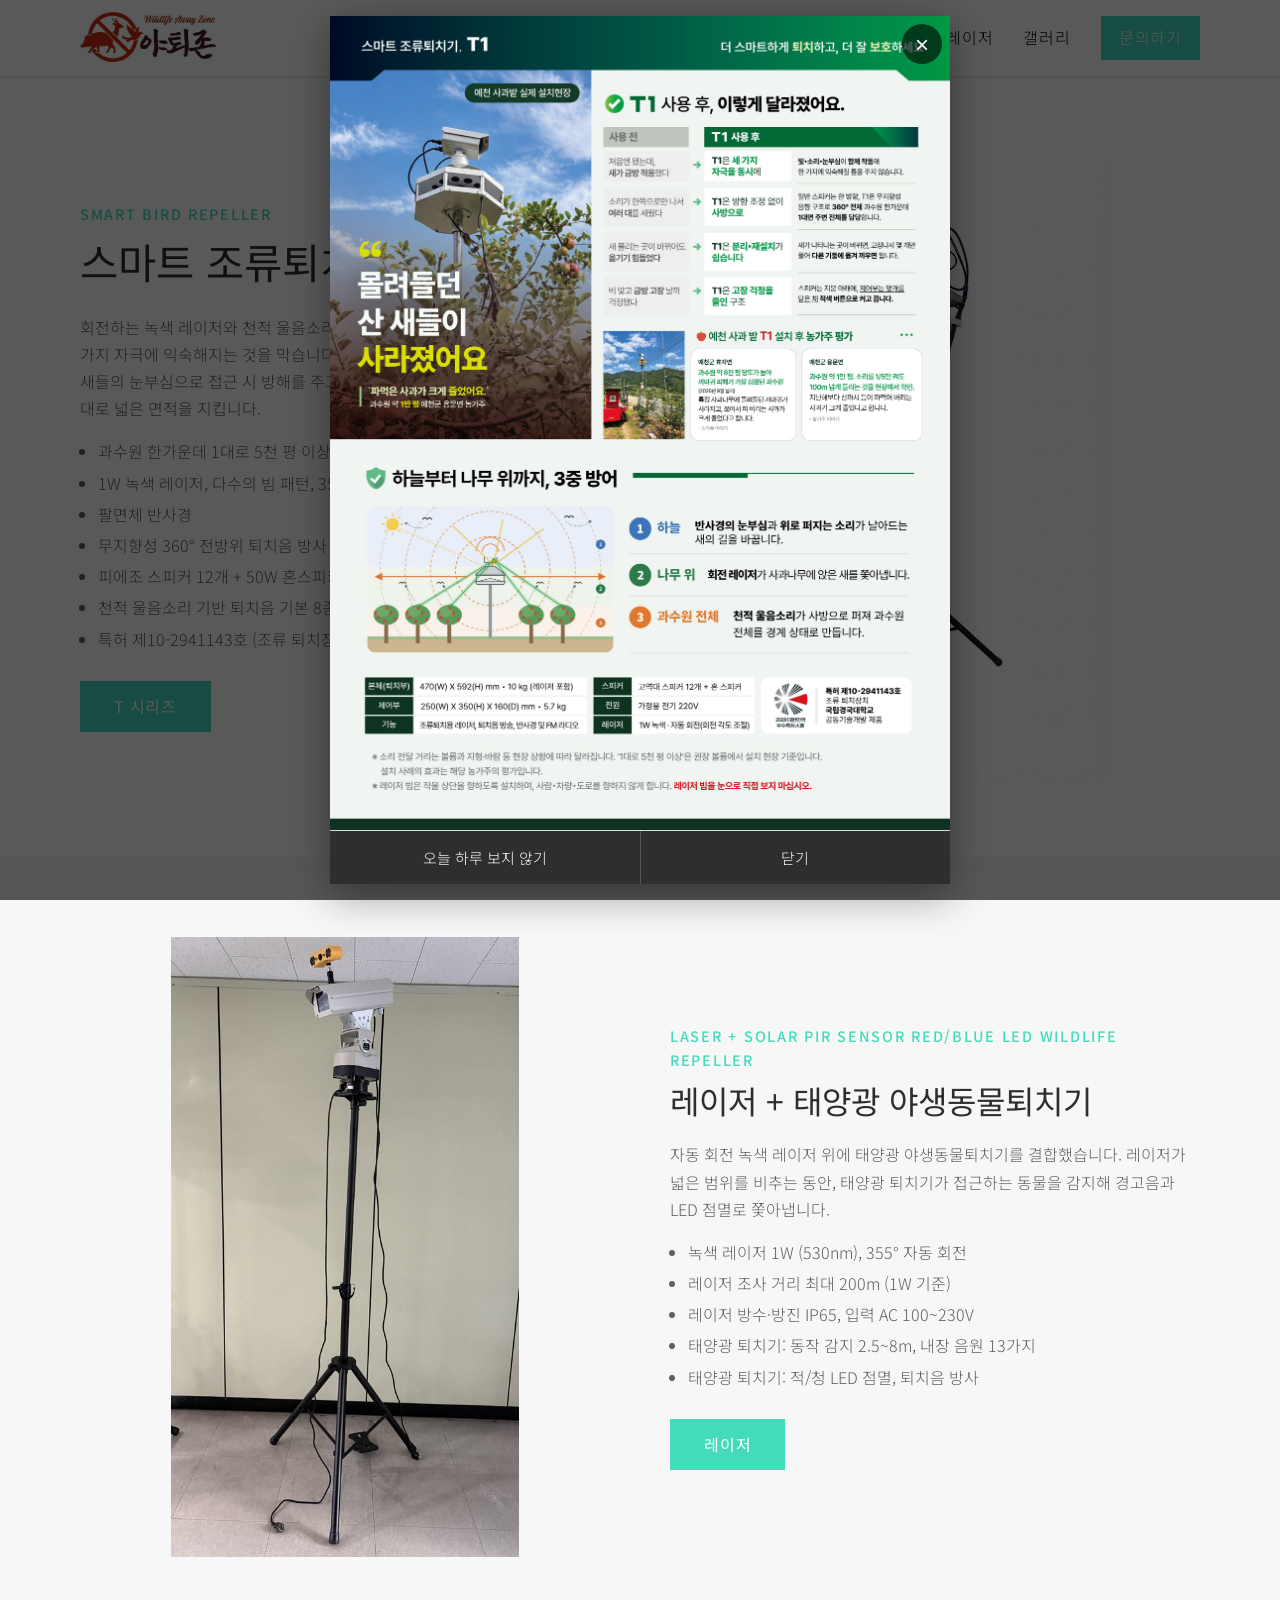
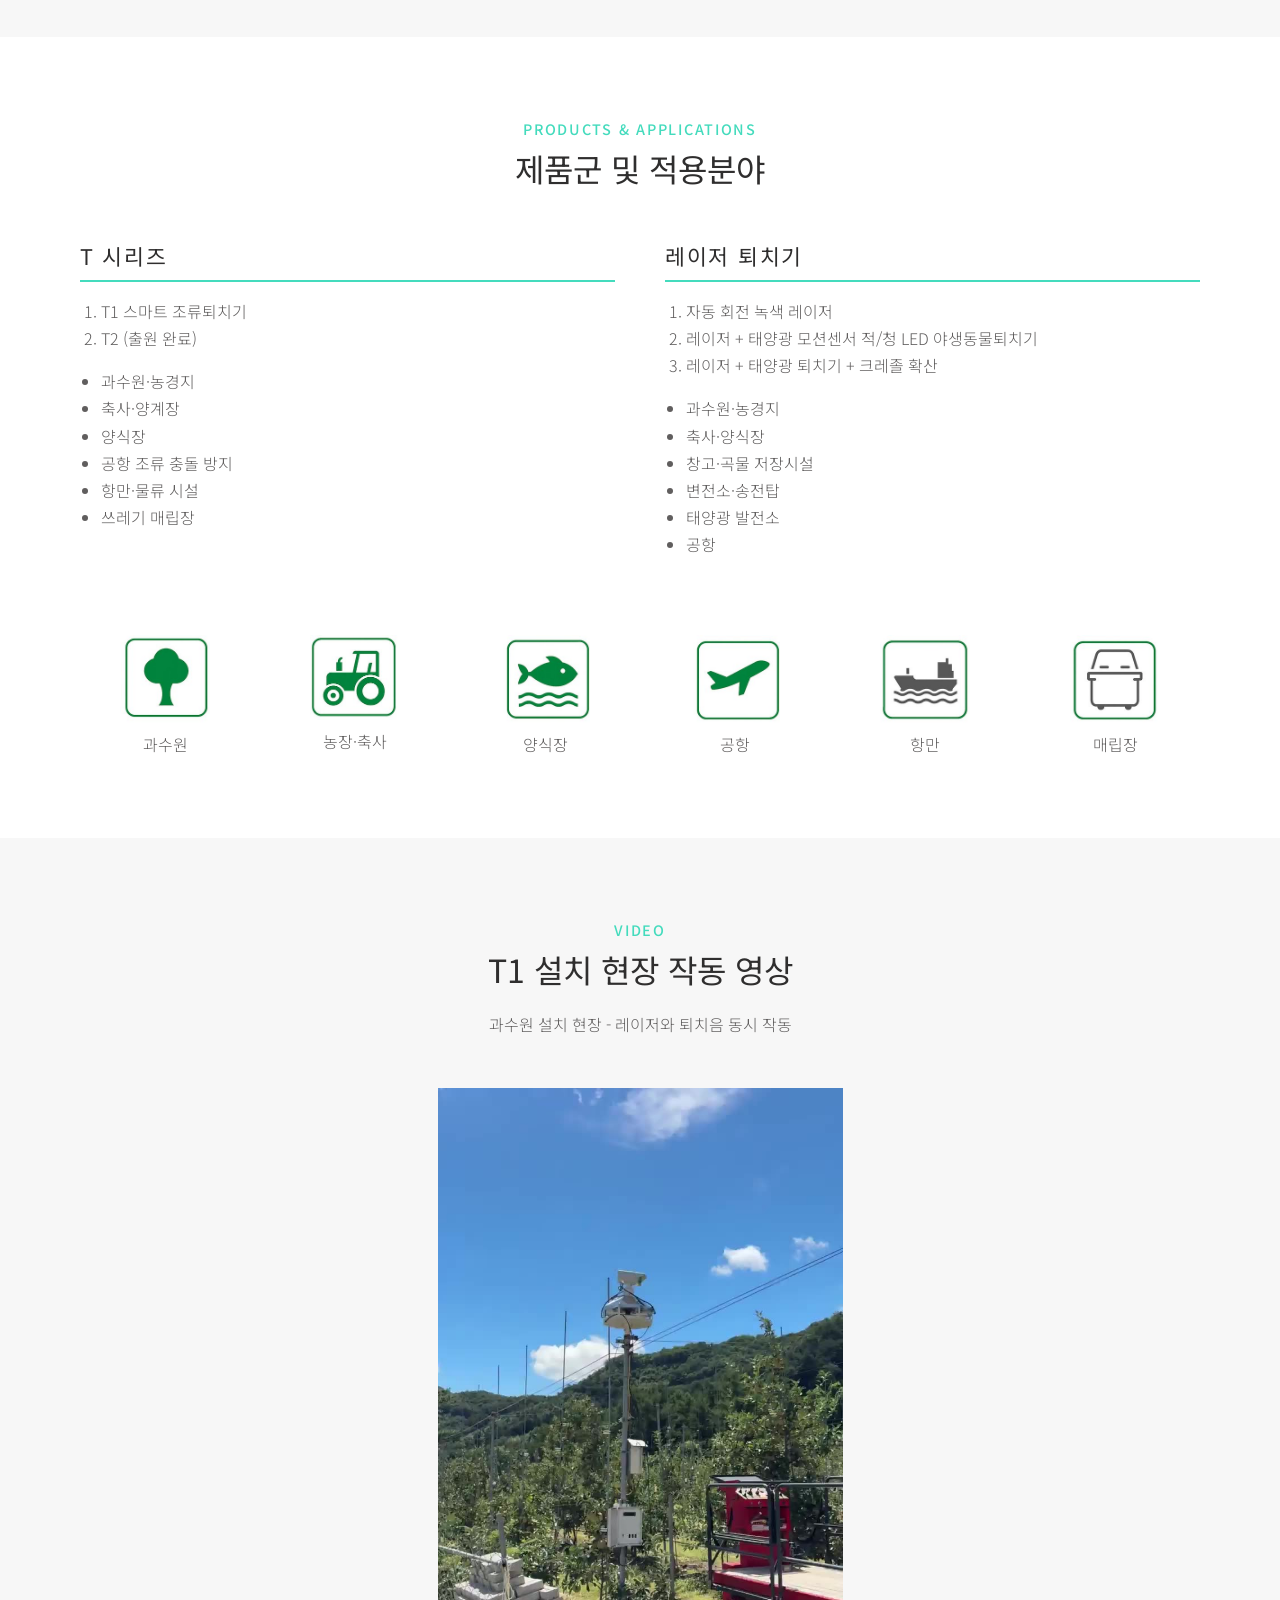
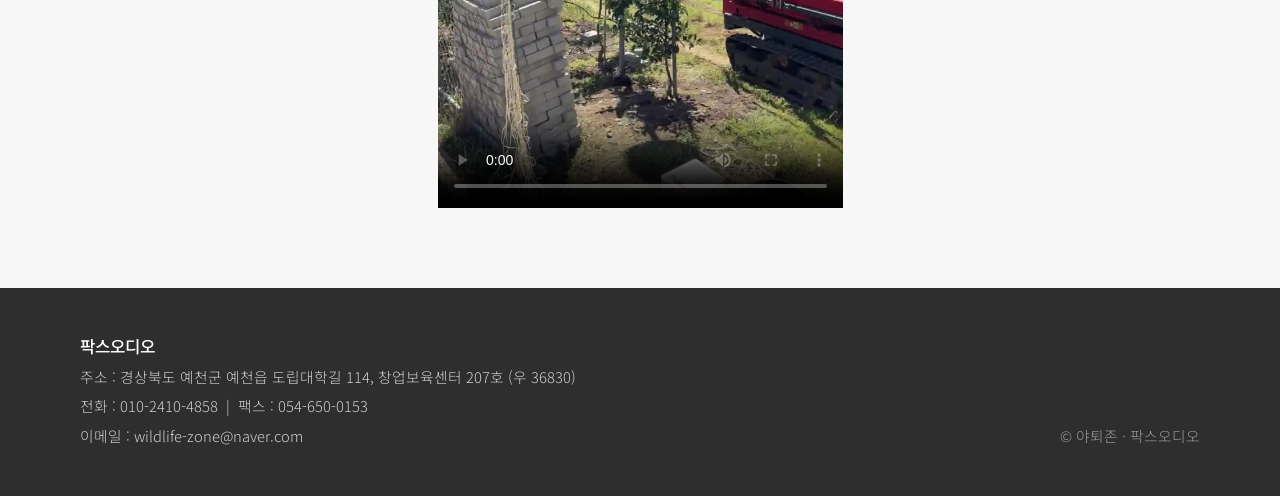
==== commit 346ccdf5: "SEO/AEO/GEO: 구조화 데이터, T1 FAQ, llms.txt 추가" ====
--- a/index.html
+++ b/index.html
@@ -16,6 +16,54 @@
 <link rel="preconnect" href="https://fonts.googleapis.com">
 <link href="https://fonts.googleapis.com/css2?family=Noto+Sans+KR:wght@300;400;500;700&display=swap" rel="stylesheet">
 <link rel="stylesheet" href="css/style.css">
+<script type="application/ld+json">
+{
+ "@context": "https://schema.org",
+ "@graph": [
+  {
+   "@type": "Organization",
+   "@id": "https://www.wildlife-zone.com/#org",
+   "name": "팍스오디오",
+   "alternateName": [
+    "PAXAUDIO",
+    "PaxAudio",
+    "야퇴존"
+   ],
+   "url": "https://www.wildlife-zone.com/",
+   "logo": "https://www.wildlife-zone.com/images/logo.jpg",
+   "description": "경북 예천의 음향기기 제조사. 스마트 조류퇴치기 T1, 레이저 야생동물퇴치기, 장거리 음향장치(LRAD), 확성 스피커를 설계·제조합니다.",
+   "founder": {
+    "@type": "Person",
+    "name": "임상현"
+   },
+   "email": "wildlife-zone@naver.com",
+   "telephone": "+82-10-2410-4858",
+   "faxNumber": "+82-54-650-0153",
+   "address": {
+    "@type": "PostalAddress",
+    "streetAddress": "도립대학길 114, 창업보육센터 207호",
+    "addressLocality": "예천읍",
+    "addressRegion": "경상북도 예천군",
+    "postalCode": "36830",
+    "addressCountry": "KR"
+   },
+   "sameAs": [
+    "https://www.paxaudio.com/",
+    "https://blog.naver.com/goodmdb"
+   ]
+  },
+  {
+   "@type": "WebSite",
+   "name": "야퇴존",
+   "url": "https://www.wildlife-zone.com/",
+   "inLanguage": "ko",
+   "publisher": {
+    "@id": "https://www.wildlife-zone.com/#org"
+   }
+  }
+ ]
+}
+</script>
 </head>
 <body>
 
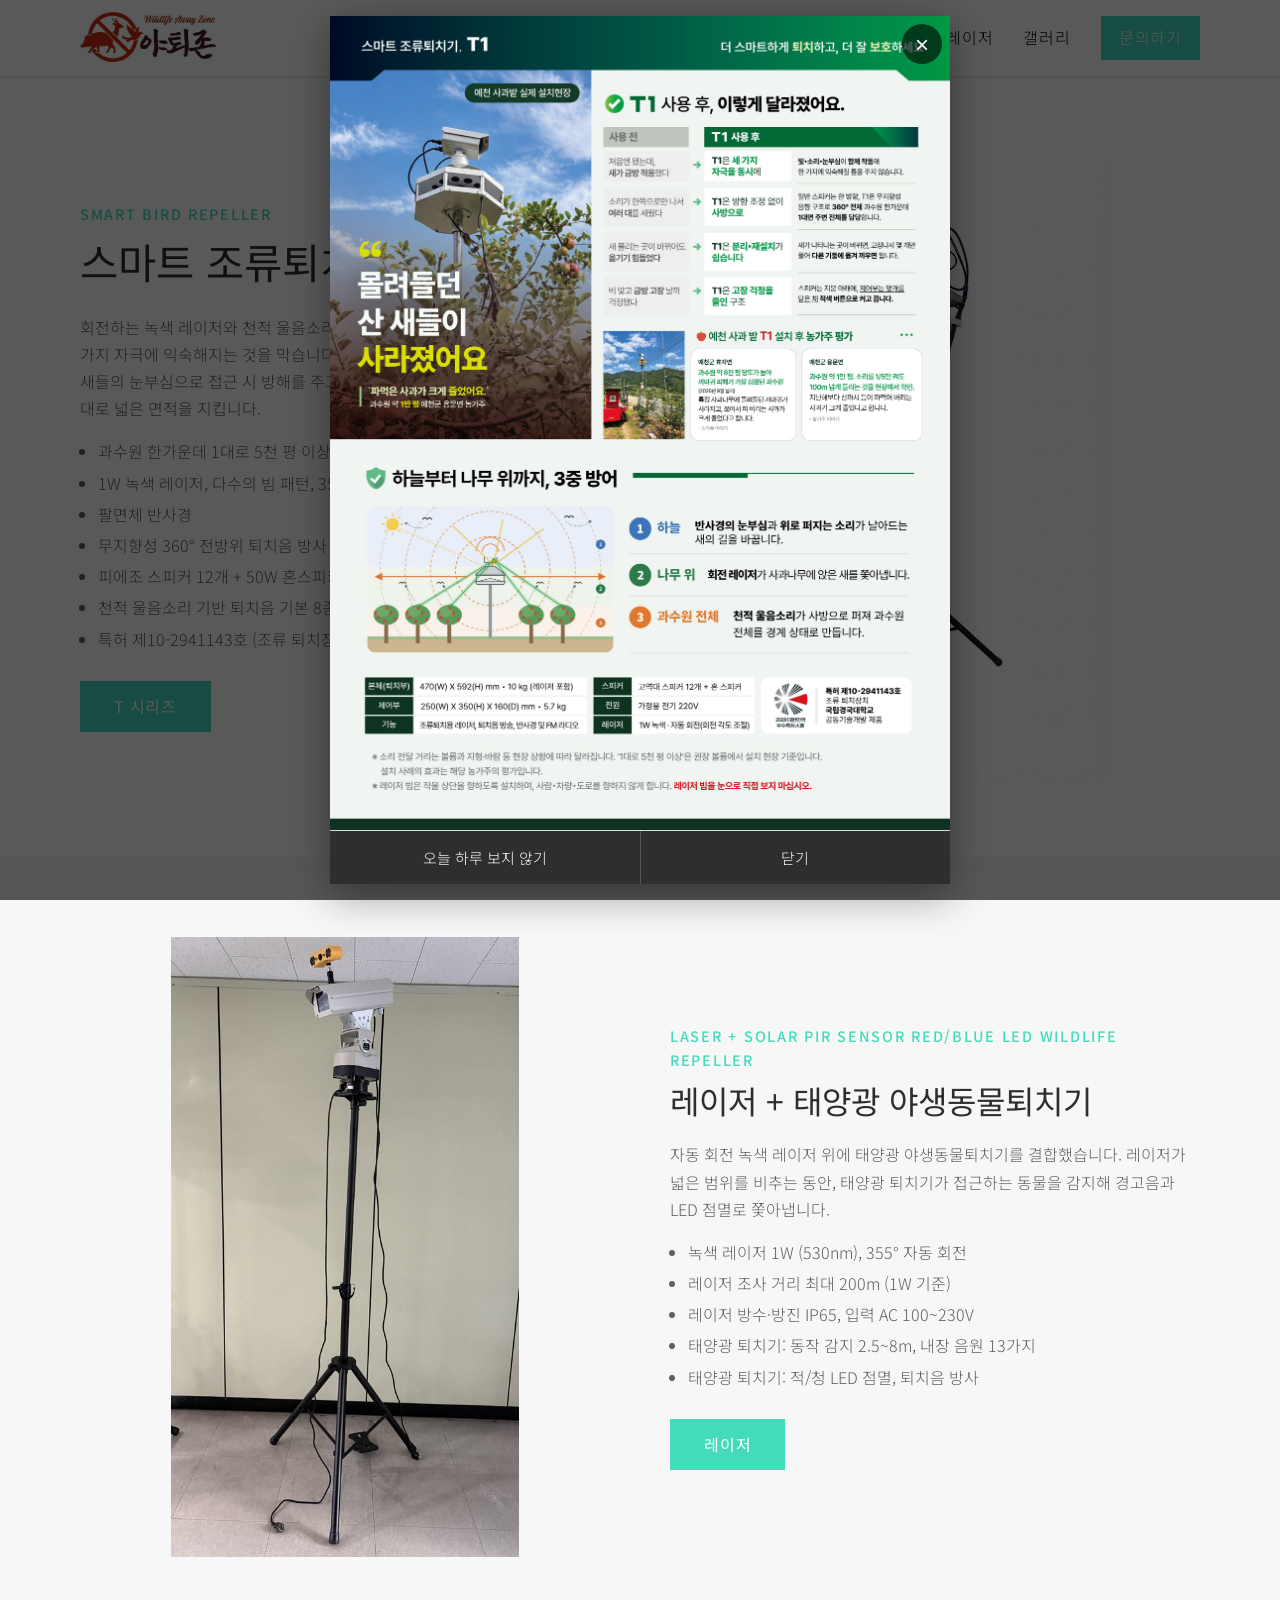
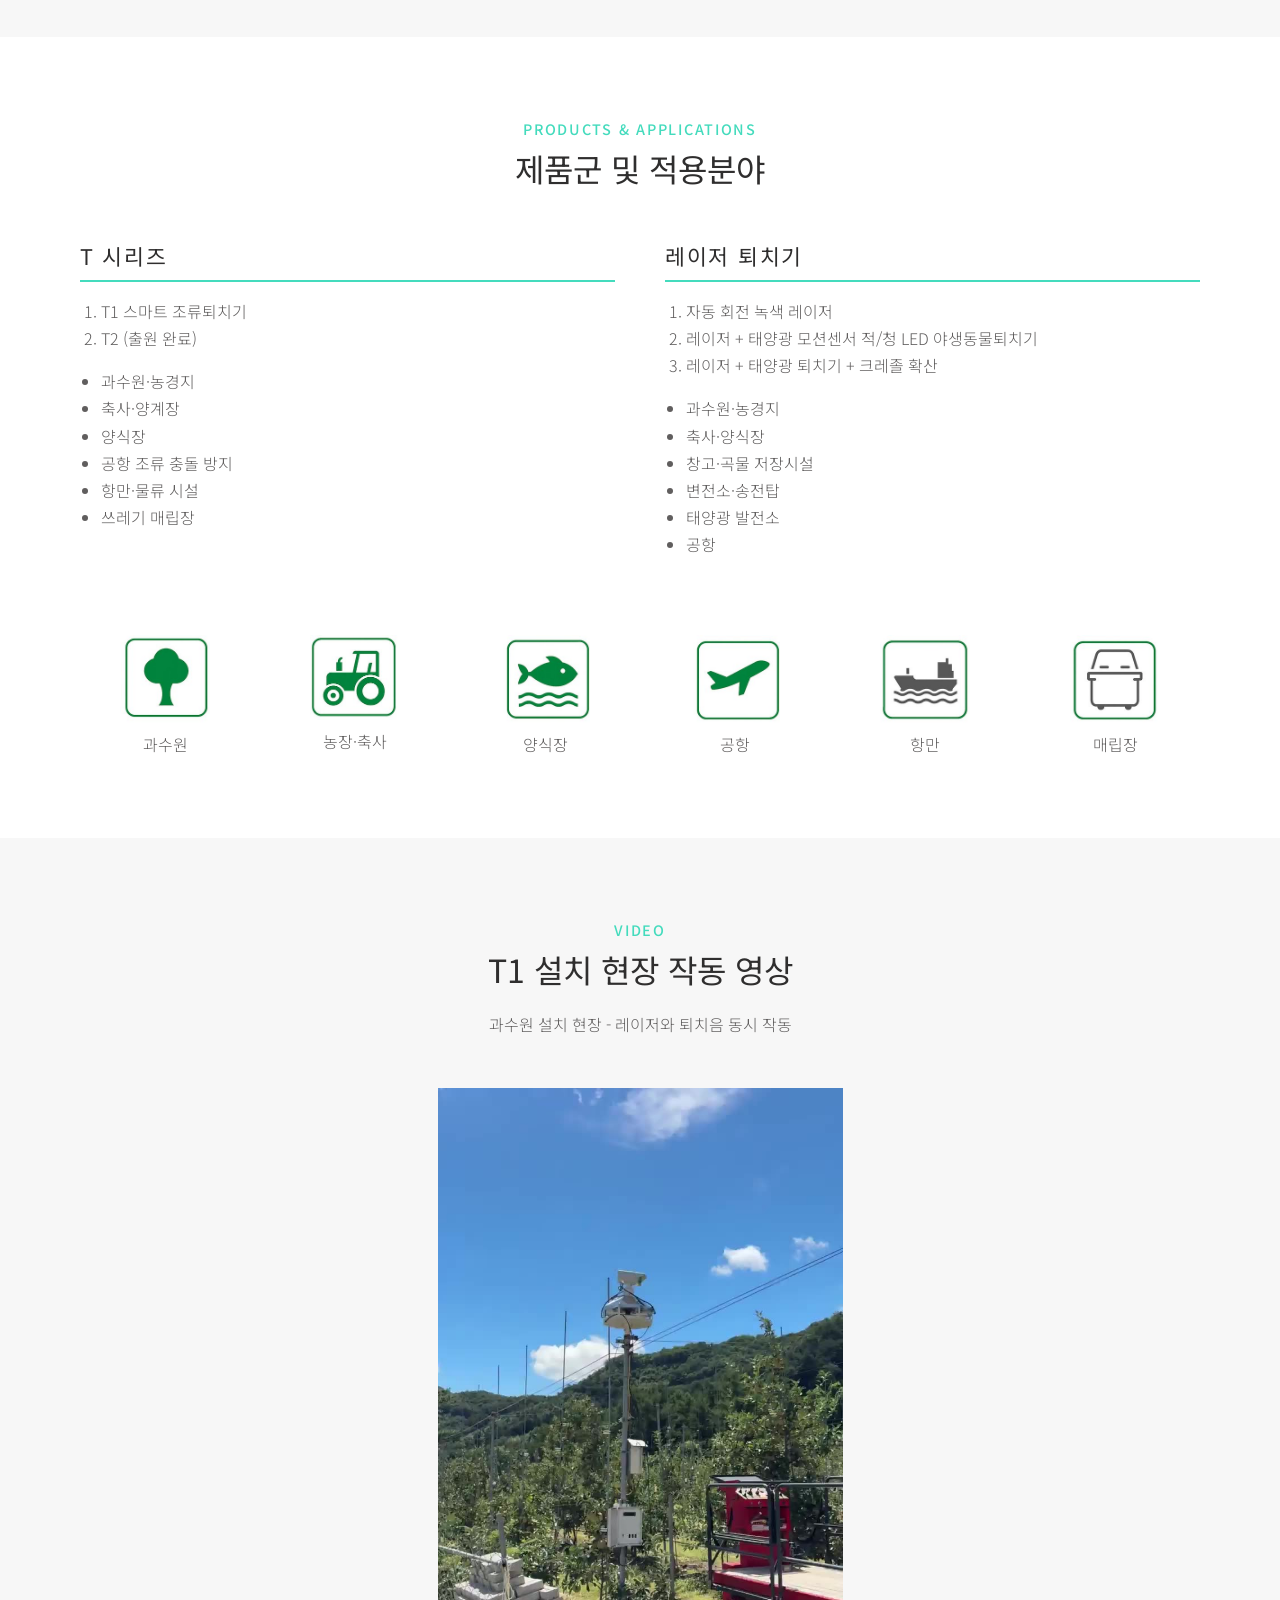
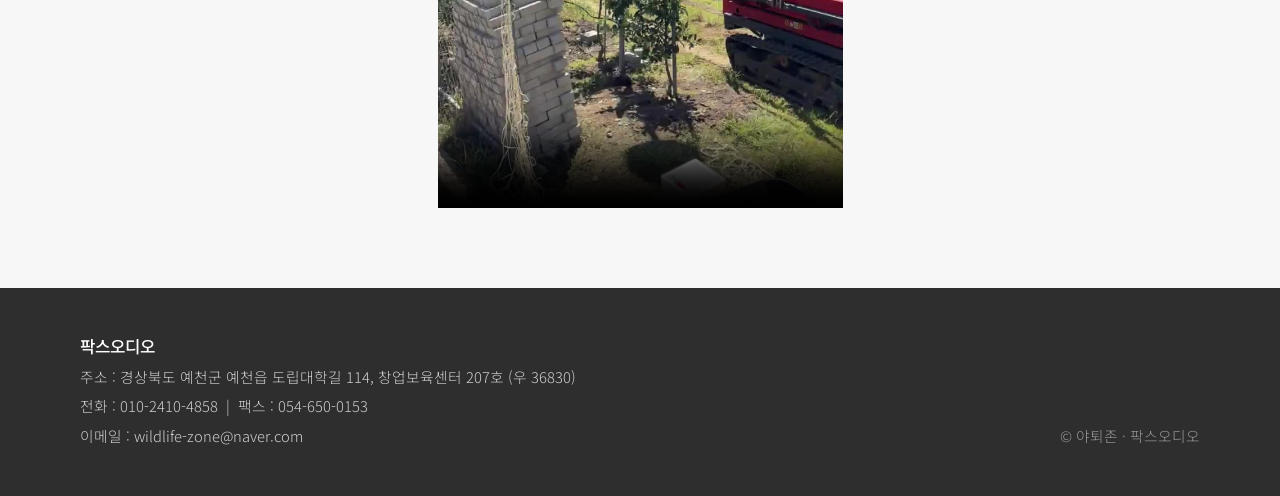
==== commit 89c5df90: "내부 링크를 깔끔한 주소로 변경, 이메일 난독화 해제" ====
--- a/index.html
+++ b/index.html
@@ -1,5 +1,6 @@
 <!DOCTYPE html>
 <html lang="ko">
+<!--email_off-->
 <head>
 <meta charset="UTF-8">
 <meta name="viewport" content="width=device-width, initial-scale=1">
@@ -70,12 +71,12 @@
 <!-- ===== 상단 메뉴 (모든 페이지 동일) ===== -->
 <header>
   <div class="wrap">
-    <a class="logo" href="index.html"><img src="images/logo.jpg" alt="야퇴존 Wildlife Away Zone"></a>
+    <a class="logo" href="/"><img src="images/logo.jpg" alt="야퇴존 Wildlife Away Zone"></a>
     <nav>
-      <a href="index.html" class="on">Home</a>
-      <a href="tseries.html">T 시리즈</a>
-      <a href="laser.html">레이저</a>
-      <a href="gallery.html">갤러리</a>
+      <a href="/" class="on">Home</a>
+      <a href="/tseries">T 시리즈</a>
+      <a href="/laser">레이저</a>
+      <a href="/gallery">갤러리</a>
       <a href="mailto:wildlife-zone@naver.com" class="contact">문의하기</a>
     </nav>
   </div>
@@ -97,7 +98,7 @@
         <li>천적 울음소리 기반 퇴치음 기본 8종, FM 라디오 방송</li>
         <li>특허 제10-2941143호 (조류 퇴치장치)</li>
       </ul>
-      <a class="btn" href="tseries.html#t1">T 시리즈</a>
+      <a class="btn" href="/tseries#t1">T 시리즈</a>
     </div>
     <div class="feature-img"><img src="images/t1/t1-main.jpg" alt="스마트 조류퇴치기 T1"></div>
   </div>
@@ -117,7 +118,7 @@
         <li>태양광 퇴치기: 동작 감지 2.5~8m, 내장 음원 13가지</li>
         <li>태양광 퇴치기: 적/청 LED 점멸, 퇴치음 방사</li>
       </ul>
-      <a class="btn" href="laser.html#solar">레이저</a>
+      <a class="btn" href="/laser#solar">레이저</a>
     </div>
     <div class="feature-img"><img src="images/laser/solar-main.jpg" alt="레이저 + 태양광 야생동물퇴치기"></div>
   </div>
@@ -134,7 +135,7 @@
       <div class="col">
         <h3>T 시리즈</h3>
         <ol>
-          <li><a href="tseries.html#t1">T1 스마트 조류퇴치기</a></li>
+          <li><a href="/tseries#t1">T1 스마트 조류퇴치기</a></li>
           <li>T2 (출원 완료)</li>
         </ol>
         <ul>
@@ -149,9 +150,9 @@
       <div class="col">
         <h3>레이저 퇴치기</h3>
         <ol>
-          <li><a href="laser.html">자동 회전 녹색 레이저</a></li>
-          <li><a href="laser.html#solar">레이저 + 태양광 모션센서 적/청 LED 야생동물퇴치기</a></li>
-          <li><a href="laser.html#hybrid">레이저 + 태양광 퇴치기 + 크레졸 확산</a></li>
+          <li><a href="/laser">자동 회전 녹색 레이저</a></li>
+          <li><a href="/laser#solar">레이저 + 태양광 모션센서 적/청 LED 야생동물퇴치기</a></li>
+          <li><a href="/laser#hybrid">레이저 + 태양광 퇴치기 + 크레졸 확산</a></li>
         </ol>
         <ul>
           <li>과수원·농경지</li>
@@ -266,4 +267,5 @@
 })();
 </script>
 </body>
+<!--/email_off-->
 </html>
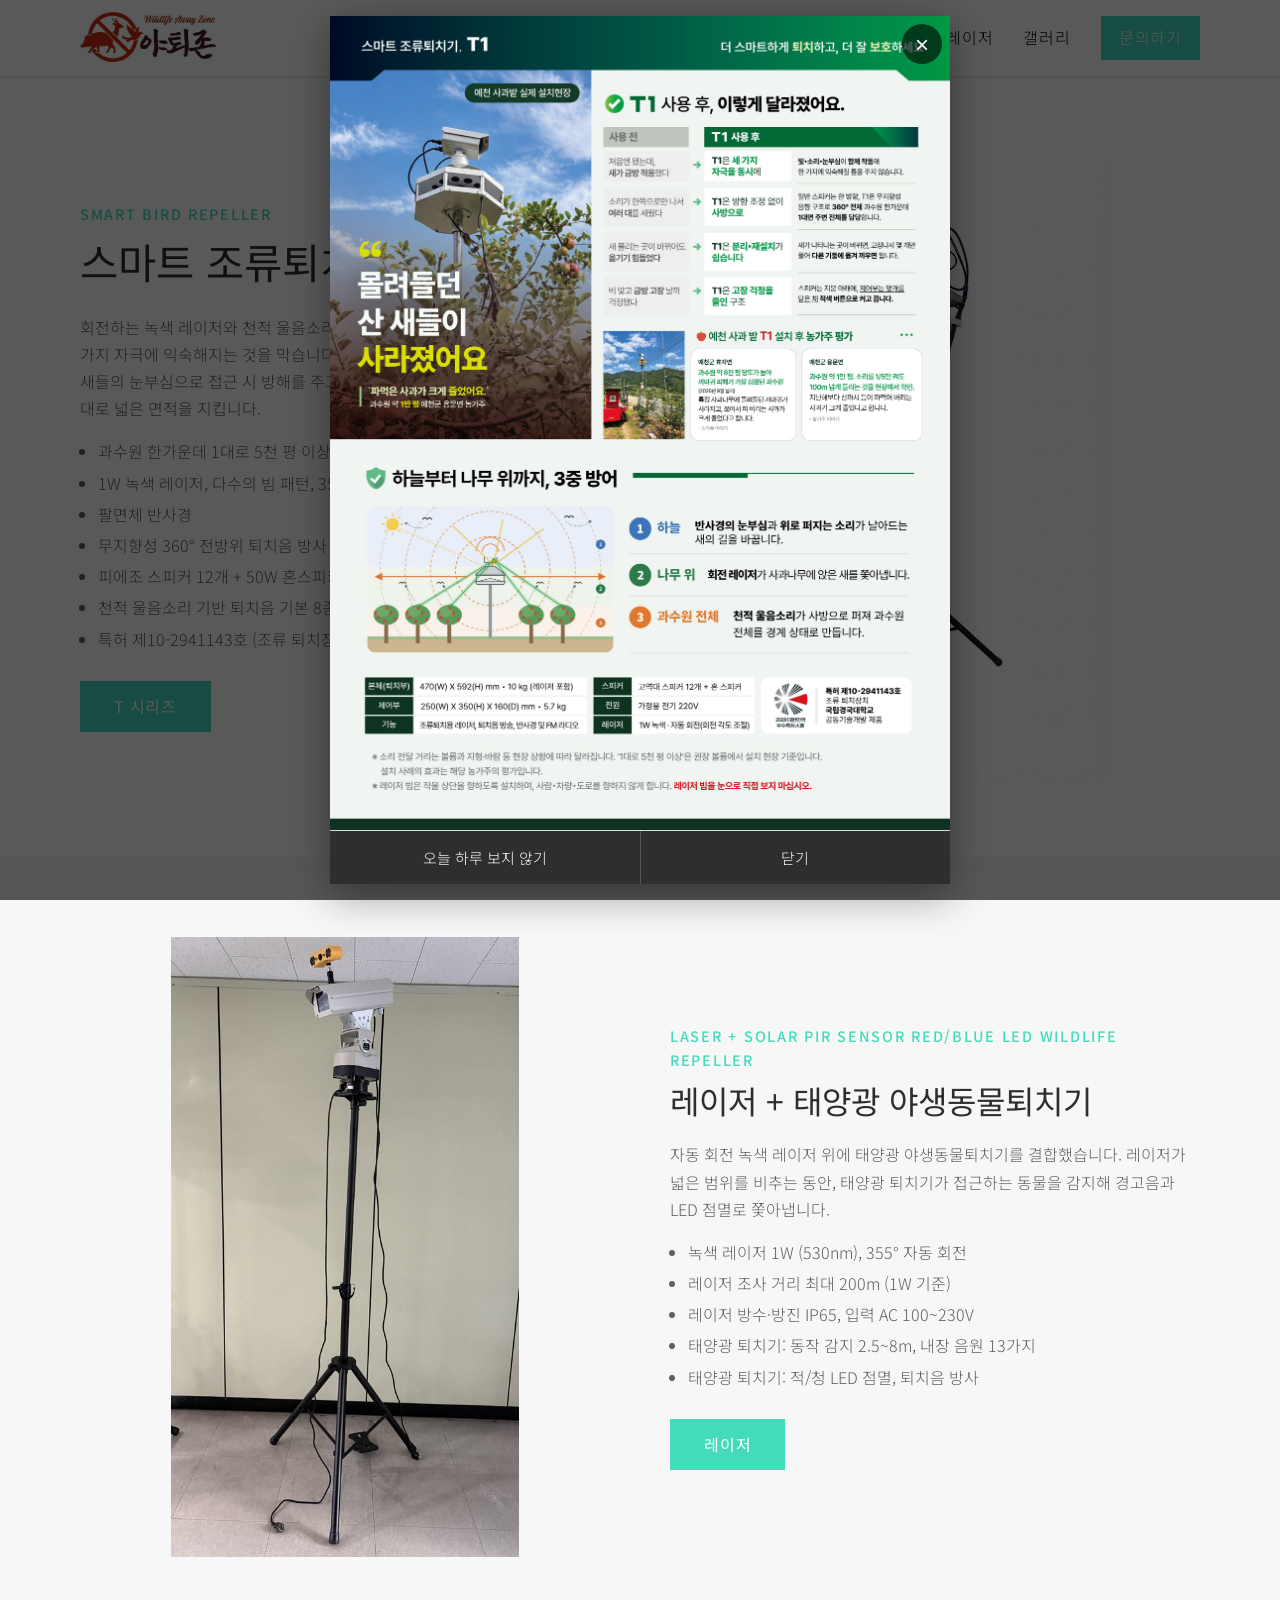
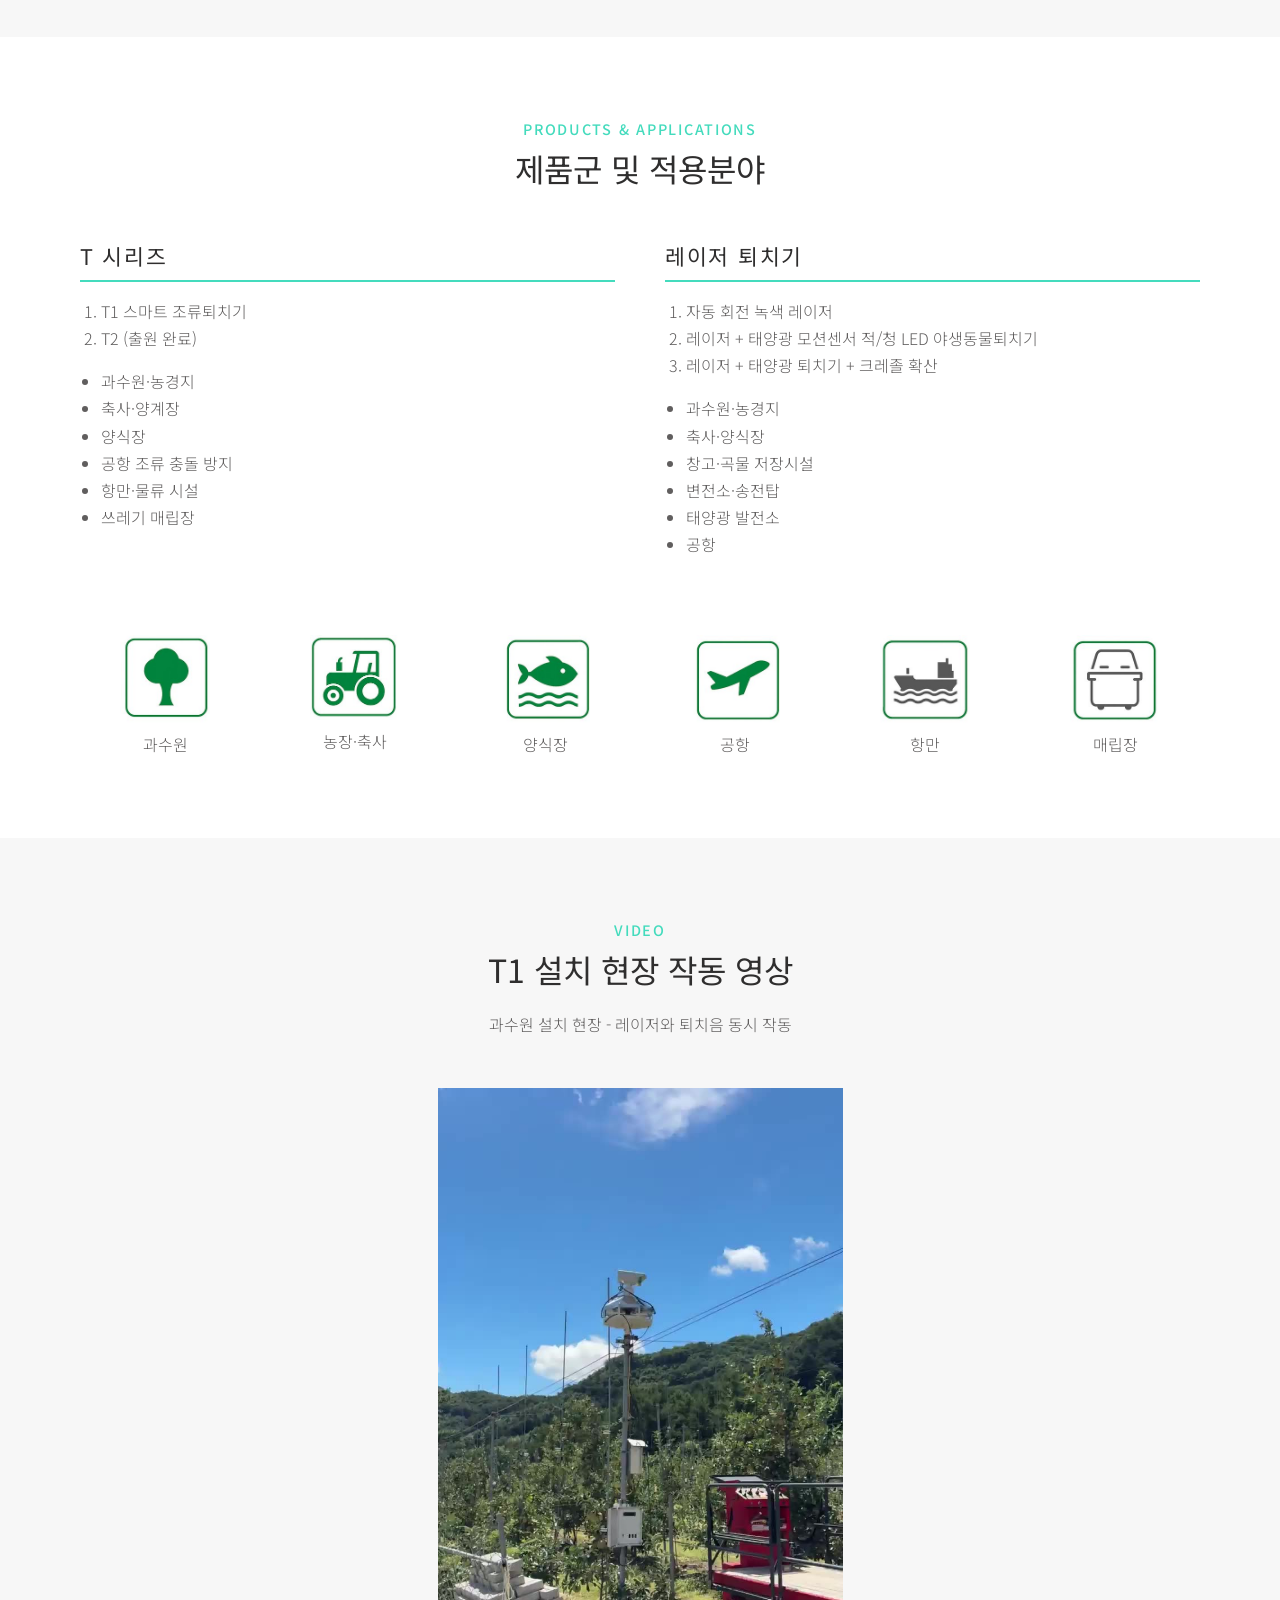
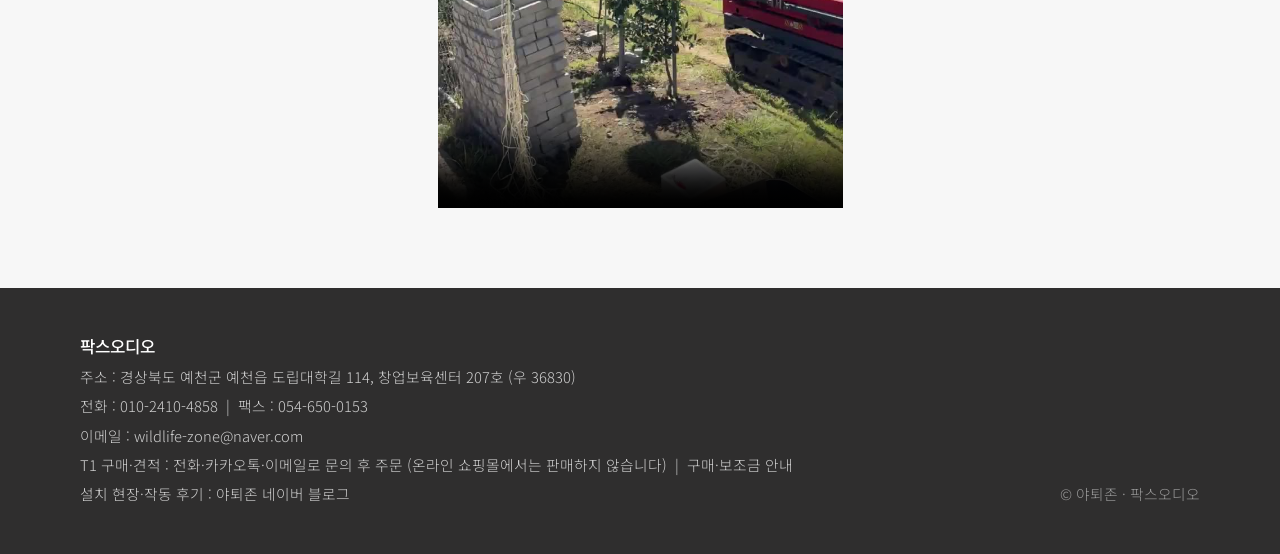
==== commit 13f540aa: "T1 구매·문의·보조금 안내 FAQ 추가, 블로그 연결" ====
--- a/index.html
+++ b/index.html
@@ -51,7 +51,15 @@
    "sameAs": [
     "https://www.paxaudio.com/",
     "https://blog.naver.com/goodmdb"
-   ]
+   ],
+   "contactPoint": {
+    "@type": "ContactPoint",
+    "contactType": "sales",
+    "telephone": "+82-10-2410-4858",
+    "email": "wildlife-zone@naver.com",
+    "availableLanguage": "Korean",
+    "description": "T1 구매·견적: 전화·카카오톡·이메일로 직접 문의 후 주문 (온라인 쇼핑몰 미판매)"
+   }
   },
   {
    "@type": "WebSite",
@@ -197,6 +205,8 @@
       <p>주소 : 경상북도 예천군 예천읍 도립대학길 114, 창업보육센터 207호 (우 36830)</p>
       <p>전화 : <a href="tel:010-2410-4858">010-2410-4858</a> &nbsp;|&nbsp; 팩스 : 054-650-0153</p>
       <p>이메일 : <a href="mailto:wildlife-zone@naver.com">wildlife-zone@naver.com</a></p>
+      <p>T1 구매·견적 : 전화·카카오톡·이메일로 문의 후 주문 (온라인 쇼핑몰에서는 판매하지 않습니다) &nbsp;|&nbsp; <a href="/tseries#t1-faq">구매·보조금 안내</a></p>
+      <p>설치 현장·작동 후기 : <a href="https://blog.naver.com/goodmdb" rel="noopener">야퇴존 네이버 블로그</a></p>
     </div>
     <p class="copy">© 야퇴존 · 팍스오디오</p>
   </div>
